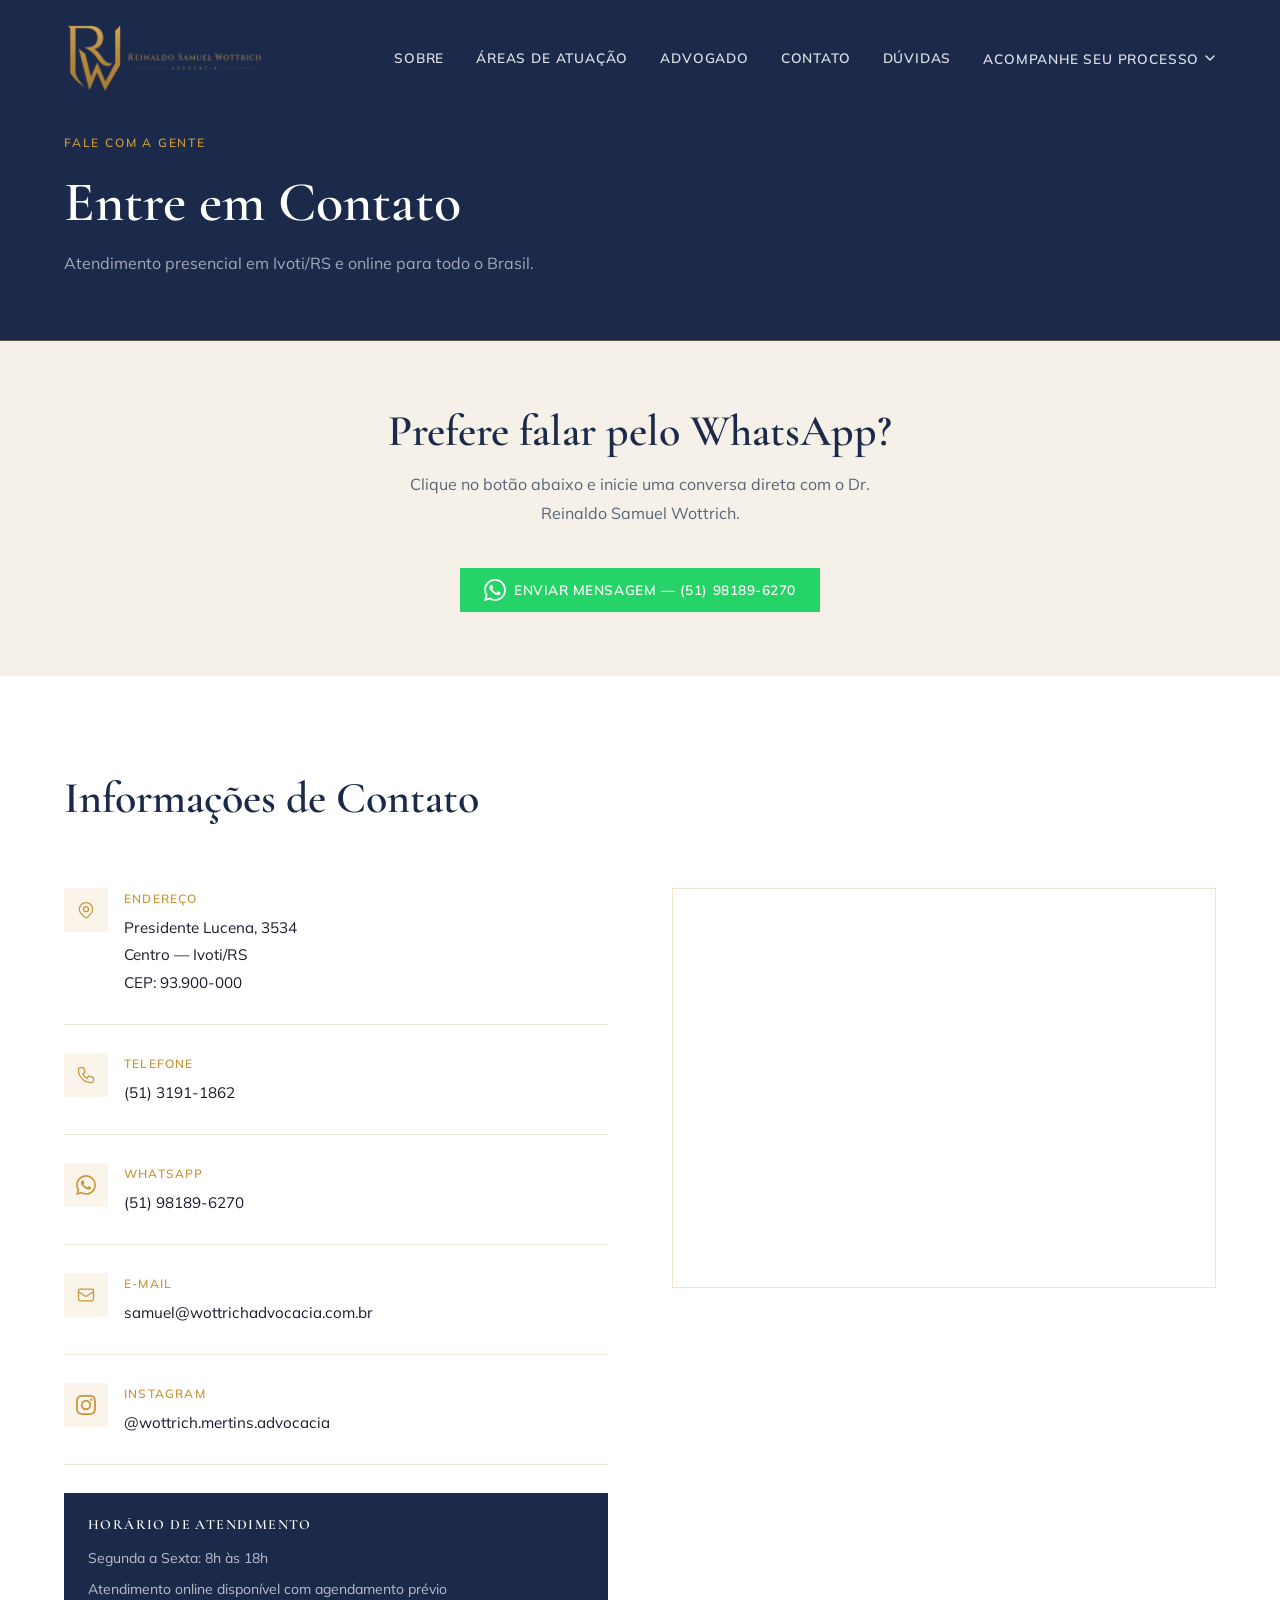
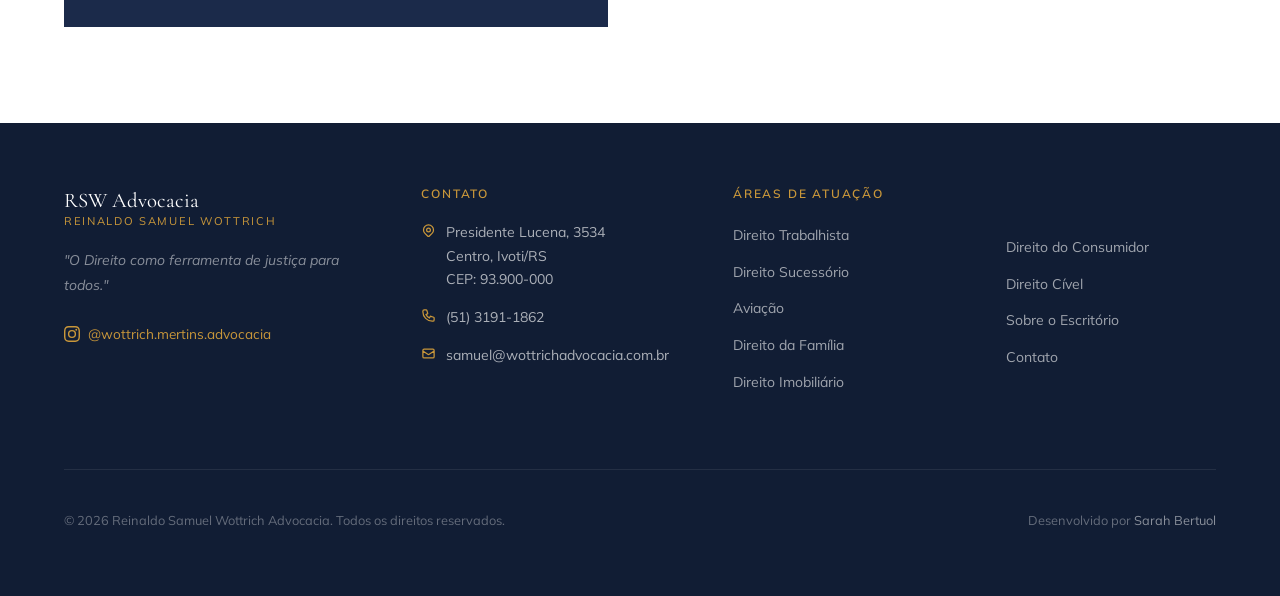
==== contato.html @ 5e9b368d "feat: remover Previdenciário, reorganizar grid 3+4, botão WhatsApp menor, footer 2026 - Remove card " ====
<!DOCTYPE html>
<html lang="pt-BR">
<head>
  <meta charset="UTF-8" />
  <meta name="viewport" content="width=device-width, initial-scale=1.0" />
  <title>Contato | Reinaldo Samuel Wottrich Advocacia</title>
  <meta name="description" content="Entre em contato com o escritório Wottrich Advocacia em Ivoti/RS. Atendimento presencial e online. Telefone, WhatsApp e e-mail disponíveis." />
  <meta name="robots" content="index, follow" />
  <link rel="canonical" href="https://wottrichadvocacia.com.br/contato" />

  <!-- Open Graph -->
  <meta property="og:type" content="website" />
  <meta property="og:url" content="https://wottrichadvocacia.com.br/contato" />
  <meta property="og:title" content="Contato | Reinaldo Samuel Wottrich Advocacia" />
  <meta property="og:description" content="Entre em contato com o escritório Wottrich Advocacia. Atendimento presencial em Ivoti/RS e online para todo o Brasil." />
  <meta property="og:image" content="https://wottrichadvocacia.com.br/og-image.jpg" />
  <meta property="og:locale" content="pt_BR" />

  <!-- Favicon -->
  <link rel="icon" type="image/svg+xml" href="/favicon.svg" />

  <!-- Fonts -->
  <link rel="preconnect" href="https://fonts.googleapis.com" />
  <link rel="preconnect" href="https://fonts.gstatic.com" crossorigin />
  <link href="https://fonts.googleapis.com/css2?family=Cormorant+Garamond:wght@400;600&family=Mulish:wght@300;400;600&display=swap" rel="stylesheet" />

  <!-- CSS -->
  <link rel="stylesheet" href="/css/style.css" />

  <!-- Schema.org -->
  <script type="application/ld+json">
  {
    "@context": "https://schema.org",
    "@type": ["LegalService", "LocalBusiness"],
    "name": "Reinaldo Samuel Wottrich Advocacia",
    "url": "https://wottrichadvocacia.com.br",
    "telephone": "+55-51-3191-1862",
    "email": "samuel@wottrichadvocacia.com.br",
    "address": {
      "@type": "PostalAddress",
      "streetAddress": "Presidente Lucena, 3534",
      "addressLocality": "Ivoti",
      "addressRegion": "RS",
      "postalCode": "93900-000",
      "addressCountry": "BR"
    },
    "openingHoursSpecification": {
      "@type": "OpeningHoursSpecification",
      "dayOfWeek": ["Monday","Tuesday","Wednesday","Thursday","Friday"],
      "opens": "08:00",
      "closes": "18:00"
    },
    "sameAs": ["https://www.instagram.com/wottrich.mertins.advocacia"]
  }
  </script>
</head>
<body>

  <!-- ===== NAVBAR ===== -->
  <header>
    <nav class="navbar scrolled" role="navigation" aria-label="Menu principal">
      <div class="container">
        <div class="navbar__inner">

          <a href="/" class="navbar__logo" aria-label="Reinaldo Samuel Wottrich Advocacia — página inicial">
            <img src="/logo_wottrich_advocacia_-_horizontal.png"
              alt="Reinaldo Samuel Wottrich Advocacia"
              style="height:76px;width:auto;display:block" />
          </a>

          <ul class="navbar__menu" id="main-menu" role="list">
            <li><a class="navbar__link" href="/sobre">Sobre</a></li>
            <li><a class="navbar__link" href="/#areasdeatuacao">Áreas de Atuação</a></li>
            <li><a class="navbar__link" href="/#advogado">Advogado</a></li>
            <li><a class="navbar__link" href="/contato">Contato</a></li>
            <li><a class="navbar__link" href="/sobre#faq">Dúvidas</a></li>
            <li class="navbar__dropdown">
              <button class="navbar__dropdown-toggle" aria-haspopup="true" aria-expanded="false" aria-controls="processo-menu">
                Acompanhe seu Processo
                <svg width="12" height="12" viewBox="0 0 12 12" aria-hidden="true">
                  <path d="M2 4l4 4 4-4" stroke="currentColor" stroke-width="1.5" fill="none" stroke-linecap="round"/>
                </svg>
              </button>
              <ul class="navbar__dropdown-menu" id="processo-menu" role="list">
                <li><a class="navbar__dropdown-item" href="https://www.trt4.jus.br/portais/trt4/consulta-rapida" target="_blank" rel="noopener noreferrer">Justiça do Trabalho</a></li>
                <li><a class="navbar__dropdown-item" href="https://www.tjrs.jus.br/novo/busca/?return=proc&client=wp_index" target="_blank" rel="noopener noreferrer">Tribunal de Justiça</a></li>
                <li><a class="navbar__dropdown-item" href="https://www.trf4.jus.br/trf4/controlador.php?acao=principal" target="_blank" rel="noopener noreferrer">Justiça Federal</a></li>
              </ul>
            </li>
          </ul>

          <button class="navbar__hamburger" id="hamburger" aria-label="Abrir menu" aria-expanded="false" aria-controls="main-menu">
            <span></span><span></span><span></span>
          </button>

        </div>
      </div>
    </nav>
  </header>

  <main>

    <!-- ===== PAGE HERO ===== -->
    <section class="page-hero" aria-labelledby="page-title">
      <div class="container">
        <span class="section-badge">Fale com a gente</span>
        <h1 id="page-title">Entre em Contato</h1>
        <p style="margin-top:0.75rem;max-width:480px">
          Atendimento presencial em Ivoti/RS e online para todo o Brasil.
        </p>
      </div>
    </section>

    <!-- ===== WHATSAPP CTA ===== -->
    <section class="whatsapp-cta" aria-label="Contato via WhatsApp">
      <div class="container">
        <h2>Prefere falar pelo WhatsApp?</h2>
        <p>Clique no botão abaixo e inicie uma conversa direta com o Dr. Reinaldo Samuel Wottrich.</p>
        <a
          class="btn btn--whatsapp"
          href="https://api.whatsapp.com/send?phone=555181896270&text=Ol%C3%A1%20Samuel.%20Venho%20atrav%C3%A9s%20do%20site%20e%20gostaria%20de%20ter%20mais%20informa%C3%A7%C3%B5es%20sobre%20o%20atendimento%20do%20seu%20escrit%C3%B3rio."
          target="_blank"
          rel="noopener noreferrer"
          aria-label="Enviar mensagem pelo WhatsApp"
        >
          <svg width="22" height="22" viewBox="0 0 24 24" fill="currentColor" aria-hidden="true">
            <path d="M17.472 14.382c-.297-.149-1.758-.867-2.03-.967-.273-.099-.471-.148-.67.15-.197.297-.767.966-.94 1.164-.173.199-.347.223-.644.075-.297-.15-1.255-.463-2.39-1.475-.883-.788-1.48-1.761-1.653-2.059-.173-.297-.018-.458.13-.606.134-.133.298-.347.446-.52.149-.174.198-.298.298-.497.099-.198.05-.371-.025-.52-.075-.149-.669-1.612-.916-2.207-.242-.579-.487-.5-.669-.51-.173-.008-.371-.01-.57-.01-.198 0-.52.074-.792.372-.272.297-1.04 1.016-1.04 2.479 0 1.462 1.065 2.875 1.213 3.074.149.198 2.096 3.2 5.077 4.487.709.306 1.262.489 1.694.625.712.227 1.36.195 1.871.118.571-.085 1.758-.719 2.006-1.413.248-.694.248-1.289.173-1.413-.074-.124-.272-.198-.57-.347m-5.421 7.403h-.004a9.87 9.87 0 01-5.031-1.378l-.361-.214-3.741.982.998-3.648-.235-.374a9.86 9.86 0 01-1.51-5.26c.001-5.45 4.436-9.884 9.888-9.884 2.64 0 5.122 1.03 6.988 2.898a9.825 9.825 0 012.893 6.994c-.003 5.45-4.437 9.884-9.885 9.884m8.413-18.297A11.815 11.815 0 0012.05 0C5.495 0 .16 5.335.157 11.892c0 2.096.547 4.142 1.588 5.945L.057 24l6.305-1.654a11.882 11.882 0 005.683 1.448h.005c6.554 0 11.89-5.335 11.893-11.893a11.821 11.821 0 00-3.48-8.413z"/>
          </svg>
          Enviar mensagem — (51) 98189-6270
        </a>
      </div>
    </section>

    <!-- ===== CONTATO INFO + MAPA ===== -->
    <section class="section" aria-labelledby="contato-info-title">
      <div class="container">
        <h2 id="contato-info-title" class="section-title fade-in" style="margin-bottom:var(--space-xl)">
          Informações de Contato
        </h2>

        <div class="contato-grid fade-in">

          <!-- Info -->
          <div class="contato-info">

            <div class="contato-info__item">
              <div class="contato-info__icon" aria-hidden="true">
                <svg viewBox="0 0 24 24" fill="none" stroke="currentColor" stroke-width="1.5">
                  <path d="M17.657 16.657L13.414 20.9a1.998 1.998 0 01-2.827 0l-4.244-4.243a8 8 0 1111.314 0z"/>
                  <path d="M15 11a3 3 0 11-6 0 3 3 0 016 0z"/>
                </svg>
              </div>
              <div>
                <p class="contato-info__label">Endereço</p>
                <p class="contato-info__value">
                  Presidente Lucena, 3534<br>
                  Centro — Ivoti/RS<br>
                  CEP: 93.900-000
                </p>
              </div>
            </div>

            <div class="contato-info__item">
              <div class="contato-info__icon" aria-hidden="true">
                <svg viewBox="0 0 24 24" fill="none" stroke="currentColor" stroke-width="1.5">
                  <path d="M3 5a2 2 0 012-2h3.28a1 1 0 01.948.684l1.498 4.493a1 1 0 01-.502 1.21l-2.257 1.13a11.042 11.042 0 005.516 5.516l1.13-2.257a1 1 0 011.21-.502l4.493 1.498a1 1 0 01.684.949V19a2 2 0 01-2 2h-1C9.716 21 3 14.284 3 6V5z"/>
                </svg>
              </div>
              <div>
                <p class="contato-info__label">Telefone</p>
                <p class="contato-info__value">
                  <a href="tel:+555131911862">(51) 3191-1862</a>
                </p>
              </div>
            </div>

            <div class="contato-info__item">
              <div class="contato-info__icon" aria-hidden="true">
                <svg viewBox="0 0 24 24" fill="currentColor">
                  <path d="M17.472 14.382c-.297-.149-1.758-.867-2.03-.967-.273-.099-.471-.148-.67.15-.197.297-.767.966-.94 1.164-.173.199-.347.223-.644.075-.297-.15-1.255-.463-2.39-1.475-.883-.788-1.48-1.761-1.653-2.059-.173-.297-.018-.458.13-.606.134-.133.298-.347.446-.52.149-.174.198-.298.298-.497.099-.198.05-.371-.025-.52-.075-.149-.669-1.612-.916-2.207-.242-.579-.487-.5-.669-.51-.173-.008-.371-.01-.57-.01-.198 0-.52.074-.792.372-.272.297-1.04 1.016-1.04 2.479 0 1.462 1.065 2.875 1.213 3.074.149.198 2.096 3.2 5.077 4.487.709.306 1.262.489 1.694.625.712.227 1.36.195 1.871.118.571-.085 1.758-.719 2.006-1.413.248-.694.248-1.289.173-1.413-.074-.124-.272-.198-.57-.347m-5.421 7.403h-.004a9.87 9.87 0 01-5.031-1.378l-.361-.214-3.741.982.998-3.648-.235-.374a9.86 9.86 0 01-1.51-5.26c.001-5.45 4.436-9.884 9.888-9.884 2.64 0 5.122 1.03 6.988 2.898a9.825 9.825 0 012.893 6.994c-.003 5.45-4.437 9.884-9.885 9.884m8.413-18.297A11.815 11.815 0 0012.05 0C5.495 0 .16 5.335.157 11.892c0 2.096.547 4.142 1.588 5.945L.057 24l6.305-1.654a11.882 11.882 0 005.683 1.448h.005c6.554 0 11.89-5.335 11.893-11.893a11.821 11.821 0 00-3.48-8.413z"/>
                </svg>
              </div>
              <div>
                <p class="contato-info__label">WhatsApp</p>
                <p class="contato-info__value">
                  <a href="https://api.whatsapp.com/send?phone=555181896270&text=Ol%C3%A1%20Samuel.%20Venho%20atrav%C3%A9s%20do%20site%20e%20gostaria%20de%20ter%20mais%20informa%C3%A7%C3%B5es%20sobre%20o%20atendimento%20do%20seu%20escrit%C3%B3rio."
                     target="_blank" rel="noopener noreferrer">
                    (51) 98189-6270
                  </a>
                </p>
              </div>
            </div>

            <div class="contato-info__item">
              <div class="contato-info__icon" aria-hidden="true">
                <svg viewBox="0 0 24 24" fill="none" stroke="currentColor" stroke-width="1.5">
                  <path d="M3 8l7.89 5.26a2 2 0 002.22 0L21 8M5 19h14a2 2 0 002-2V7a2 2 0 00-2-2H5a2 2 0 00-2 2v10a2 2 0 002 2z"/>
                </svg>
              </div>
              <div>
                <p class="contato-info__label">E-mail</p>
                <p class="contato-info__value">
                  <a href="mailto:samuel@wottrichadvocacia.com.br">samuel@wottrichadvocacia.com.br</a>
                </p>
              </div>
            </div>

            <div class="contato-info__item">
              <div class="contato-info__icon" aria-hidden="true">
                <svg viewBox="0 0 24 24" fill="currentColor">
                  <path d="M12 2.163c3.204 0 3.584.012 4.85.07 3.252.148 4.771 1.691 4.919 4.919.058 1.265.069 1.645.069 4.849 0 3.205-.012 3.584-.069 4.849-.149 3.225-1.664 4.771-4.919 4.919-1.266.058-1.644.07-4.85.07-3.204 0-3.584-.012-4.849-.07-3.26-.149-4.771-1.699-4.919-4.92-.058-1.265-.07-1.644-.07-4.849 0-3.204.013-3.583.07-4.849.149-3.227 1.664-4.771 4.919-4.919 1.266-.057 1.645-.069 4.849-.069zM12 0C8.741 0 8.333.014 7.053.072 2.695.272.273 2.69.073 7.052.014 8.333 0 8.741 0 12c0 3.259.014 3.668.072 4.948.2 4.358 2.618 6.78 6.98 6.98C8.333 23.986 8.741 24 12 24c3.259 0 3.668-.014 4.948-.072 4.354-.2 6.782-2.618 6.979-6.98.059-1.28.073-1.689.073-4.948 0-3.259-.014-3.667-.072-4.947-.196-4.354-2.617-6.78-6.979-6.98C15.668.014 15.259 0 12 0zm0 5.838a6.162 6.162 0 100 12.324 6.162 6.162 0 000-12.324zM12 16a4 4 0 110-8 4 4 0 010 8zm6.406-11.845a1.44 1.44 0 100 2.881 1.44 1.44 0 000-2.881z"/>
                </svg>
              </div>
              <div>
                <p class="contato-info__label">Instagram</p>
                <p class="contato-info__value">
                  <a href="https://www.instagram.com/wottrich.mertins.advocacia"
                     target="_blank" rel="noopener noreferrer">
                    @wottrich.mertins.advocacia
                  </a>
                </p>
              </div>
            </div>

            <div class="horarios">
              <h4>Horário de Atendimento</h4>
              <p>Segunda a Sexta: 8h às 18h</p>
              <p style="margin-top:0.4rem">Atendimento online disponível com agendamento prévio</p>
            </div>

          </div>

          <!-- Mapa -->
          <div class="contato-map fade-in">
            <iframe
              src="https://maps.google.com/maps?q=Presidente+Lucena+3534+Ivoti+RS&output=embed"
              title="Localização do escritório Wottrich Advocacia em Ivoti/RS"
              loading="lazy"
              allowfullscreen
              referrerpolicy="no-referrer-when-downgrade"
            ></iframe>
          </div>

        </div>
      </div>
    </section>

  </main>

  <!-- ===== FOOTER ===== -->
  <footer class="footer" role="contentinfo">
    <div class="container">
      <div class="footer__grid">

        <div class="footer__brand">
          <div class="footer__logo-text">
            <span>RSW Advocacia</span>
            <span>Reinaldo Samuel Wottrich</span>
          </div>
          <p class="footer__tagline">"O Direito como ferramenta de justiça para todos."</p>
          <div class="footer__social">
            <a href="https://www.instagram.com/wottrich.mertins.advocacia" target="_blank" rel="noopener noreferrer" aria-label="Instagram do escritório">
              <svg width="16" height="16" viewBox="0 0 24 24" fill="currentColor" aria-hidden="true">
                <path d="M12 2.163c3.204 0 3.584.012 4.85.07 3.252.148 4.771 1.691 4.919 4.919.058 1.265.069 1.645.069 4.849 0 3.205-.012 3.584-.069 4.849-.149 3.225-1.664 4.771-4.919 4.919-1.266.058-1.644.07-4.85.07-3.204 0-3.584-.012-4.849-.07-3.26-.149-4.771-1.699-4.919-4.92-.058-1.265-.07-1.644-.07-4.849 0-3.204.013-3.583.07-4.849.149-3.227 1.664-4.771 4.919-4.919 1.266-.057 1.645-.069 4.849-.069zM12 0C8.741 0 8.333.014 7.053.072 2.695.272.273 2.69.073 7.052.014 8.333 0 8.741 0 12c0 3.259.014 3.668.072 4.948.2 4.358 2.618 6.78 6.98 6.98C8.333 23.986 8.741 24 12 24c3.259 0 3.668-.014 4.948-.072 4.354-.2 6.782-2.618 6.979-6.98.059-1.28.073-1.689.073-4.948 0-3.259-.014-3.667-.072-4.947-.196-4.354-2.617-6.78-6.979-6.98C15.668.014 15.259 0 12 0zm0 5.838a6.162 6.162 0 100 12.324 6.162 6.162 0 000-12.324zM12 16a4 4 0 110-8 4 4 0 010 8zm6.406-11.845a1.44 1.44 0 100 2.881 1.44 1.44 0 000-2.881z"/>
              </svg>
              @wottrich.mertins.advocacia
            </a>
          </div>
        </div>

        <div>
          <h4 class="footer__heading">Contato</h4>
          <ul class="footer__contacts">
            <li>
              <svg viewBox="0 0 24 24" fill="none" stroke="currentColor" stroke-width="2" aria-hidden="true"><path d="M17.657 16.657L13.414 20.9a1.998 1.998 0 01-2.827 0l-4.244-4.243a8 8 0 1111.314 0z"/><path d="M15 11a3 3 0 11-6 0 3 3 0 016 0z"/></svg>
              <span>Presidente Lucena, 3534<br>Centro, Ivoti/RS<br>CEP: 93.900-000</span>
            </li>
            <li>
              <svg viewBox="0 0 24 24" fill="none" stroke="currentColor" stroke-width="2" aria-hidden="true"><path d="M3 5a2 2 0 012-2h3.28a1 1 0 01.948.684l1.498 4.493a1 1 0 01-.502 1.21l-2.257 1.13a11.042 11.042 0 005.516 5.516l1.13-2.257a1 1 0 011.21-.502l4.493 1.498a1 1 0 01.684.949V19a2 2 0 01-2 2h-1C9.716 21 3 14.284 3 6V5z"/></svg>
              <a href="tel:+555131911862">(51) 3191-1862</a>
            </li>
            <li>
              <svg viewBox="0 0 24 24" fill="none" stroke="currentColor" stroke-width="2" aria-hidden="true"><path d="M3 8l7.89 5.26a2 2 0 002.22 0L21 8M5 19h14a2 2 0 002-2V7a2 2 0 00-2-2H5a2 2 0 00-2 2v10a2 2 0 002 2z"/></svg>
              <a href="mailto:samuel@wottrichadvocacia.com.br">samuel@wottrichadvocacia.com.br</a>
            </li>
          </ul>
        </div>

        <div>
          <h4 class="footer__heading">Áreas de Atuação</h4>
          <ul class="footer__links">
            <li><a href="/#areasdeatuacao">Direito Trabalhista</a></li>
            <li><a href="/#areasdeatuacao">Direito Sucessório</a></li>
            <li><a href="/#areasdeatuacao">Aviação</a></li>
            <li><a href="/#areasdeatuacao">Direito da Família</a></li>
            <li><a href="/#areasdeatuacao">Direito Imobiliário</a></li>
          </ul>
        </div>

        <div>
          <h4 class="footer__heading">&nbsp;</h4>
          <ul class="footer__links" style="margin-top:2rem">
            <li><a href="/#areasdeatuacao">Direito do Consumidor</a></li>
            <li><a href="/#areasdeatuacao">Direito Cível</a></li>
            <li><a href="/sobre">Sobre o Escritório</a></li>
            <li><a href="/contato">Contato</a></li>
          </ul>
        </div>

      </div>

      <div class="footer__bottom">
        <span>© 2026 Reinaldo Samuel Wottrich Advocacia. Todos os direitos reservados.</span>
        <span>Desenvolvido por <a href="https://api.whatsapp.com/send?phone=5554981490779" target="_blank" rel="noopener noreferrer">Sarah Bertuol</a></span>
      </div>
    </div>
  </footer>

  <script src="/js/main.js"></script>
</body>
</html>
---- css/style.css ----
/* ===== CSS CUSTOM PROPERTIES ===== */
:root {
  --navy: #1B2A4A;
  --navy-dark: #111d34;
  --gold: #C9973A;
  --gold-light: #E8B85A;
  --cream: #F5F0E8;
  --white: #FFFFFF;
  --text-dark: #1a1a2e;
  --text-muted: #5a6478;
  --border-light: rgba(201, 151, 58, 0.25);

  --font-heading: 'Cormorant Garamond', Georgia, serif;
  --font-body: 'Mulish', system-ui, sans-serif;

  --space-xs: 0.5rem;
  --space-sm: 1rem;
  --space-md: 1.5rem;
  --space-lg: 2.5rem;
  --space-xl: 4rem;
  --space-2xl: 6rem;

  --max-w: 1200px;
  --transition: 0.3s ease;
}

/* ===== RESET & BASE ===== */
*, *::before, *::after { box-sizing: border-box; margin: 0; padding: 0; }

html { scroll-behavior: smooth; font-size: 16px; }

body {
  font-family: var(--font-body);
  font-weight: 400;
  color: var(--text-dark);
  background-color: var(--white);
  line-height: 1.7;
  -webkit-font-smoothing: antialiased;
}

img { max-width: 100%; height: auto; display: block; }

a { color: inherit; text-decoration: none; transition: color var(--transition); }

ul { list-style: none; }

/* ===== TYPOGRAPHY ===== */
h1, h2, h3, h4 {
  font-family: var(--font-heading);
  font-weight: 600;
  line-height: 1.2;
  color: var(--navy);
}

h1 { font-size: clamp(2rem, 5vw, 3.5rem); }
h2 { font-size: clamp(1.75rem, 4vw, 2.75rem); }
h3 { font-size: clamp(1.25rem, 2.5vw, 1.75rem); }
h4 { font-size: 1.125rem; }

p { font-size: 1rem; color: var(--text-muted); line-height: 1.8; }

/* ===== UTILITY ===== */
.container {
  width: 100%;
  max-width: var(--max-w);
  margin-inline: auto;
  padding-inline: var(--space-md);
}

.section { padding-block: var(--space-2xl); }

.section-badge {
  display: inline-block;
  font-family: var(--font-body);
  font-weight: 600;
  font-size: 0.75rem;
  letter-spacing: 0.15em;
  text-transform: uppercase;
  color: var(--gold);
  margin-bottom: var(--space-sm);
}

.section-title {
  color: var(--navy);
  margin-bottom: var(--space-sm);
}

.section-text {
  max-width: 600px;
  color: var(--text-muted);
  margin-bottom: var(--space-lg);
}

/* Gold divider */
.divider {
  width: 60px;
  height: 2px;
  background: var(--gold);
  margin-bottom: var(--space-md);
}

.divider--center { margin-inline: auto; }

/* ===== BUTTONS ===== */
.btn {
  display: inline-flex;
  align-items: center;
  gap: var(--space-xs);
  padding: 0.875rem 2rem;
  font-family: var(--font-body);
  font-weight: 600;
  font-size: 0.875rem;
  letter-spacing: 0.05em;
  text-transform: uppercase;
  cursor: pointer;
  border: none;
  transition: all var(--transition);
  text-decoration: none;
}

.btn--primary {
  background-color: var(--gold);
  color: var(--white);
}
.btn--primary:hover { background-color: var(--gold-light); color: var(--white); }

.btn--outline {
  background-color: transparent;
  color: var(--white);
  border: 1px solid rgba(255,255,255,0.6);
}
.btn--outline:hover { border-color: var(--gold); color: var(--gold); }

.btn--navy {
  background-color: var(--navy);
  color: var(--white);
}
.btn--navy:hover { background-color: var(--navy-dark); }

.btn--whatsapp {
  background-color: #25D366;
  color: var(--white);
  font-size: 0.85rem;
  padding: 0.65rem 1.5rem;
  letter-spacing: 0.04em;
}
.btn--whatsapp:hover { background-color: #1ebe5d; color: var(--white); }

/* ===== NAVBAR ===== */
.navbar {
  position: fixed;
  top: 0;
  left: 0;
  right: 0;
  z-index: 1000;
  transition: background-color var(--transition), box-shadow var(--transition);
  padding-block: 1.25rem;
}

.navbar.scrolled {
  background-color: var(--navy);
  box-shadow: 0 2px 20px rgba(0,0,0,0.2);
}

.navbar__inner {
  display: flex;
  align-items: center;
  justify-content: space-between;
  gap: var(--space-md);
}

.navbar__logo {
  display: flex;
  align-items: center;
}

.navbar__logo img {
  height: 76px;
  width: auto;
  display: block;
}

.navbar__menu {
  display: flex;
  align-items: center;
  gap: 2rem;
}

.navbar__link {
  font-size: 0.85rem;
  font-weight: 600;
  letter-spacing: 0.06em;
  text-transform: uppercase;
  color: rgba(255,255,255,0.85);
  position: relative;
  padding-bottom: 2px;
}

.navbar__link::after {
  content: '';
  position: absolute;
  bottom: -2px;
  left: 0;
  width: 0;
  height: 1px;
  background: var(--gold);
  transition: width var(--transition);
}

.navbar__link:hover { color: var(--gold); }
.navbar__link:hover::after { width: 100%; }

/* Dropdown */
.navbar__dropdown {
  position: relative;
}

.navbar__dropdown-toggle {
  display: flex;
  align-items: center;
  gap: 0.3rem;
  font-size: 0.85rem;
  font-weight: 600;
  letter-spacing: 0.06em;
  text-transform: uppercase;
  color: rgba(255,255,255,0.85);
  cursor: pointer;
  background: none;
  border: none;
  padding: 0;
  font-family: var(--font-body);
}

.navbar__dropdown-toggle:hover { color: var(--gold); }

.navbar__dropdown-toggle svg {
  transition: transform var(--transition);
  fill: currentColor;
}

.navbar__dropdown.open .navbar__dropdown-toggle { color: var(--gold); }
.navbar__dropdown.open .navbar__dropdown-toggle svg { transform: rotate(180deg); }

.navbar__dropdown-menu {
  position: absolute;
  top: calc(100% + 1rem);
  right: 0;
  min-width: 260px;
  background-color: var(--white);
  border-top: 2px solid var(--gold);
  box-shadow: 0 8px 30px rgba(0,0,0,0.12);
  opacity: 0;
  pointer-events: none;
  transform: translateY(-8px);
  transition: opacity var(--transition), transform var(--transition);
}

.navbar__dropdown.open .navbar__dropdown-menu {
  opacity: 1;
  pointer-events: all;
  transform: translateY(0);
}

.navbar__dropdown-item {
  display: block;
  padding: 0.875rem 1.25rem;
  font-size: 0.85rem;
  font-weight: 600;
  color: var(--navy);
  border-bottom: 1px solid var(--cream);
  transition: background-color var(--transition), color var(--transition);
}

.navbar__dropdown-item:last-child { border-bottom: none; }
.navbar__dropdown-item:hover { background-color: var(--cream); color: var(--gold); }

/* Hamburger */
.navbar__hamburger {
  display: none;
  flex-direction: column;
  justify-content: center;
  gap: 5px;
  width: 36px;
  height: 36px;
  background: none;
  border: none;
  cursor: pointer;
  padding: 4px;
}

.navbar__hamburger span {
  display: block;
  width: 100%;
  height: 2px;
  background-color: var(--white);
  transition: all var(--transition);
}

.navbar__hamburger.open span:nth-child(1) { transform: translateY(7px) rotate(45deg); }
.navbar__hamburger.open span:nth-child(2) { opacity: 0; }
.navbar__hamburger.open span:nth-child(3) { transform: translateY(-7px) rotate(-45deg); }

/* ===== HERO ===== */
.hero {
  position: relative;
  min-height: 100vh;
  display: flex;
  align-items: center;
  background-color: var(--navy-dark);
  overflow: hidden;
}

.hero__bg {
  position: absolute;
  inset: 0;
  background:
    linear-gradient(
      135deg,
      rgba(27, 42, 74, 0.96) 0%,
      rgba(17, 29, 52, 0.88) 60%,
      rgba(27, 42, 74, 0.75) 100%
    ),
    url("data:image/svg+xml,%3Csvg xmlns='http://www.w3.org/2000/svg' width='400' height='400'%3E%3Crect fill='%231B2A4A' width='400' height='400'/%3E%3Cline x1='0' y1='200' x2='400' y2='200' stroke='%23C9973A' stroke-width='0.3' stroke-opacity='0.15'/%3E%3Cline x1='200' y1='0' x2='200' y2='400' stroke='%23C9973A' stroke-width='0.3' stroke-opacity='0.15'/%3E%3C/svg%3E");
  background-size: cover;
}

.hero__content {
  position: relative;
  z-index: 1;
  max-width: 750px;
}

.hero__eyebrow {
  display: flex;
  align-items: center;
  gap: 1rem;
  margin-bottom: 1.5rem;
}

.hero__eyebrow-line {
  width: 40px;
  height: 1px;
  background: var(--gold);
}

.hero__eyebrow-text {
  font-size: 0.75rem;
  font-weight: 600;
  letter-spacing: 0.2em;
  text-transform: uppercase;
  color: var(--gold);
}

.hero__title {
  color: var(--white);
  margin-bottom: var(--space-md);
}

.hero__subtitle {
  font-family: var(--font-heading);
  font-size: clamp(1.1rem, 2.5vw, 1.35rem);
  font-weight: 400;
  color: var(--gold-light);
  margin-bottom: var(--space-md);
  font-style: italic;
}

.hero__text {
  color: rgba(255,255,255,0.75);
  font-size: 1.05rem;
  max-width: 580px;
  margin-bottom: var(--space-lg);
  line-height: 1.9;
}

.hero__actions {
  display: flex;
  flex-wrap: wrap;
  gap: var(--space-sm);
}

/* ===== SECTION: QUEM SOMOS PREVIEW ===== */
.preview-grid {
  display: grid;
  grid-template-columns: 1fr 1fr;
  gap: 0;
}

.preview-card {
  padding: var(--space-2xl) var(--space-xl);
  display: flex;
  flex-direction: column;
}

.preview-card:first-child {
  background-color: var(--white);
  border-right: 1px solid var(--border-light);
}

.preview-card:last-child {
  background-color: var(--cream);
}

/* ===== ÁREAS DE ATUAÇÃO ===== */
.areas { background-color: var(--cream); }

.areas__header {
  text-align: center;
  margin-bottom: var(--space-xl);
}

.areas__grid {
  display: grid;
  grid-template-columns: repeat(12, 1fr);
  gap: 1.5rem;
}

.areas__grid .area-card:nth-child(-n+3) { grid-column: span 4; }
.areas__grid .area-card:nth-child(n+4)  { grid-column: span 3; }

.area-card {
  background-color: var(--white);
  border: 1px solid var(--border-light);
  border-top: 3px solid var(--gold);
  padding: 2rem;
  transition: box-shadow var(--transition), transform var(--transition);
}

.area-card:hover {
  box-shadow: 0 8px 32px rgba(27,42,74,0.1);
  transform: translateY(-3px);
}

.area-card__icon {
  width: 48px;
  height: 48px;
  color: var(--gold);
  margin-bottom: 1rem;
}

.area-card__icon svg { width: 100%; height: 100%; }

.area-card__title {
  font-size: 1.15rem;
  color: var(--navy);
  margin-bottom: 0.75rem;
}

.area-card__list {
  padding-left: 0;
}

.area-card__list li {
  font-size: 0.9rem;
  color: var(--text-muted);
  padding: 0.3rem 0;
  border-bottom: 1px solid rgba(0,0,0,0.05);
  display: flex;
  align-items: flex-start;
  gap: 0.5rem;
}

.area-card__list li::before {
  content: '';
  display: inline-block;
  width: 5px;
  height: 5px;
  border-radius: 50%;
  background: var(--gold);
  margin-top: 0.55rem;
  flex-shrink: 0;
}

.area-card__list li:last-child { border-bottom: none; }

.area-card__toggle {
  display: inline-flex;
  align-items: center;
  gap: 0.4rem;
  margin-top: 1rem;
  font-size: 0.8rem;
  font-weight: 600;
  letter-spacing: 0.05em;
  text-transform: uppercase;
  color: var(--gold);
  cursor: pointer;
  background: none;
  border: none;
  padding: 0;
  font-family: var(--font-body);
}

.area-card__toggle svg {
  transition: transform var(--transition);
  width: 14px;
  height: 14px;
  fill: currentColor;
}

.area-card__toggle.open svg { transform: rotate(180deg); }

.area-card__extra { display: none; }
.area-card__extra.open { display: block; }

/* ===== ADVOGADO ===== */
.advogado { background-color: var(--white); }

.advogado__card {
  display: grid;
  grid-template-columns: 340px 1fr;
  gap: 0;
  border: 1px solid var(--border-light);
  overflow: hidden;
  max-width: 900px;
  margin: 0 auto;
}

.advogado__photo {
  background-color: var(--navy);
  min-height: 420px;
  display: flex;
  align-items: stretch;
  justify-content: center;
  position: relative;
  overflow: hidden;
}

.advogado__photo-placeholder {
  width: 100%;
  height: 100%;
  min-height: 420px;
  background: linear-gradient(160deg, var(--navy) 0%, var(--navy-dark) 100%);
  display: flex;
  flex-direction: column;
  align-items: center;
  justify-content: center;
  gap: 1rem;
}

.advogado__photo-placeholder svg {
  width: 80px;
  height: 80px;
  color: rgba(201,151,58,0.4);
}

.advogado__photo-placeholder span {
  font-size: 0.75rem;
  letter-spacing: 0.1em;
  text-transform: uppercase;
  color: rgba(255,255,255,0.3);
}

.advogado__info {
  padding: 3rem;
}

.advogado__oab {
  display: inline-block;
  font-size: 0.75rem;
  font-weight: 600;
  letter-spacing: 0.12em;
  text-transform: uppercase;
  color: var(--gold);
  border: 1px solid var(--gold);
  padding: 0.3rem 0.75rem;
  margin-bottom: 1.25rem;
}

.advogado__name {
  margin-bottom: 0.5rem;
}

.advogado__bio {
  margin-bottom: 2rem;
}

.advogado__bio p {
  margin-bottom: 1rem;
  font-size: 0.95rem;
}

/* ===== CTA SECTION ===== */
.cta-section {
  background-color: var(--navy);
  padding-block: var(--space-xl);
  text-align: center;
}

.cta-section h2 { color: var(--white); }
.cta-section p { color: rgba(255,255,255,0.7); max-width: 500px; margin-inline: auto; margin-bottom: var(--space-lg); }

/* ===== FOOTER ===== */
.footer {
  background-color: var(--navy-dark);
  color: rgba(255,255,255,0.75);
  padding-block: var(--space-xl);
}

.footer__grid {
  display: grid;
  grid-template-columns: 1.4fr 1fr 1fr 1fr;
  gap: var(--space-xl);
  padding-bottom: var(--space-xl);
  border-bottom: 1px solid rgba(255,255,255,0.08);
  margin-bottom: var(--space-lg);
}

.footer__brand { }

.footer__logo-text {
  display: flex;
  flex-direction: column;
  line-height: 1.3;
  margin-bottom: 1.25rem;
}

.footer__logo-text span:first-child {
  font-family: var(--font-heading);
  font-size: 1.3rem;
  color: var(--white);
}

.footer__logo-text span:last-child {
  font-size: 0.7rem;
  letter-spacing: 0.15em;
  text-transform: uppercase;
  color: var(--gold);
}

.footer__tagline {
  font-size: 0.875rem;
  color: rgba(255,255,255,0.5);
  margin-bottom: 1.5rem;
  font-style: italic;
}

.footer__social a {
  display: inline-flex;
  align-items: center;
  gap: 0.5rem;
  font-size: 0.85rem;
  color: var(--gold);
  transition: color var(--transition);
}

.footer__social a:hover { color: var(--gold-light); }

.footer__heading {
  font-family: var(--font-body);
  font-size: 0.75rem;
  font-weight: 600;
  letter-spacing: 0.15em;
  text-transform: uppercase;
  color: var(--gold);
  margin-bottom: 1.25rem;
}

.footer__contacts li {
  display: flex;
  align-items: flex-start;
  gap: 0.6rem;
  margin-bottom: 0.875rem;
  font-size: 0.875rem;
  color: rgba(255,255,255,0.65);
}

.footer__contacts li svg {
  width: 15px;
  height: 15px;
  flex-shrink: 0;
  margin-top: 2px;
  color: var(--gold);
}

.footer__contacts a:hover { color: var(--gold-light); }

.footer__links li {
  margin-bottom: 0.6rem;
}

.footer__links a {
  font-size: 0.875rem;
  color: rgba(255,255,255,0.6);
  transition: color var(--transition);
}

.footer__links a:hover { color: var(--gold); }

.footer__bottom {
  display: flex;
  align-items: center;
  justify-content: space-between;
  flex-wrap: wrap;
  gap: 0.5rem;
  font-size: 0.8rem;
  color: rgba(255,255,255,0.35);
}

.footer__bottom a { color: rgba(255,255,255,0.5); }
.footer__bottom a:hover { color: var(--gold); }

/* ===== INTERNAL HERO ===== */
.page-hero {
  background-color: var(--navy);
  padding-block: 8rem 4rem;
  position: relative;
  overflow: hidden;
}

.page-hero::before {
  content: '';
  position: absolute;
  bottom: 0;
  left: 0;
  right: 0;
  height: 1px;
  background: var(--gold);
  opacity: 0.4;
}

.page-hero h1 { color: var(--white); }
.page-hero p { color: rgba(255,255,255,0.6); }

/* ===== SOBRE PAGE ===== */
.valores { background-color: var(--cream); }

.valores__grid {
  display: grid;
  grid-template-columns: repeat(4, 1fr);
  gap: 1.5rem;
}

.valor-card {
  background-color: var(--white);
  padding: 2rem;
  text-align: center;
  border-bottom: 3px solid var(--gold);
}

.valor-card__icon {
  width: 48px;
  height: 48px;
  margin: 0 auto 1rem;
  color: var(--gold);
}

.valor-card__icon svg { width: 100%; height: 100%; }

.valor-card h3 {
  font-size: 1.1rem;
  margin-bottom: 0.5rem;
}

.valor-card p { font-size: 0.875rem; }

/* ===== FAQ ACCORDION ===== */
.faq { background-color: var(--white); }

.faq__header {
  text-align: center;
  margin-bottom: var(--space-xl);
}

.faq__list {
  max-width: 800px;
  margin: 0 auto;
}

.accordion {
  border: 1px solid var(--border-light);
  margin-bottom: 0.75rem;
}

.accordion__header {
  width: 100%;
  display: flex;
  align-items: center;
  justify-content: space-between;
  padding: 1.25rem 1.5rem;
  background: none;
  border: none;
  cursor: pointer;
  text-align: left;
  font-family: var(--font-body);
  gap: 1rem;
}

.accordion__question {
  font-weight: 600;
  font-size: 1rem;
  color: var(--navy);
}

.accordion__icon {
  flex-shrink: 0;
  width: 20px;
  height: 20px;
  color: var(--gold);
  transition: transform var(--transition);
  fill: none;
  stroke: currentColor;
  stroke-width: 2;
}

.accordion.open .accordion__icon { transform: rotate(180deg); }

.accordion__body {
  max-height: 0;
  overflow: hidden;
  transition: max-height 0.35s ease;
}

.accordion__body p {
  padding: 0 1.5rem 1.25rem;
  font-size: 0.95rem;
}

.accordion.open .accordion__body {
  max-height: 400px;
}

/* ===== CONTATO PAGE ===== */
.contato-grid {
  display: grid;
  grid-template-columns: 1fr 1fr;
  gap: var(--space-xl);
  align-items: start;
}

.contato-info { }

.contato-info__item {
  display: flex;
  gap: 1rem;
  margin-bottom: 1.75rem;
  padding-bottom: 1.75rem;
  border-bottom: 1px solid var(--border-light);
}

.contato-info__item:last-child { border-bottom: none; }

.contato-info__icon {
  width: 44px;
  height: 44px;
  background-color: rgba(201,151,58,0.1);
  display: flex;
  align-items: center;
  justify-content: center;
  flex-shrink: 0;
  color: var(--gold);
}

.contato-info__icon svg { width: 20px; height: 20px; }

.contato-info__label {
  font-size: 0.75rem;
  font-weight: 600;
  letter-spacing: 0.1em;
  text-transform: uppercase;
  color: var(--gold);
  margin-bottom: 0.25rem;
}

.contato-info__value {
  font-size: 0.95rem;
  color: var(--text-dark);
}

.contato-info__value a:hover { color: var(--gold); }

.horarios {
  background-color: var(--navy);
  padding: 1.5rem;
  margin-top: var(--space-md);
}

.horarios h4 {
  color: var(--white);
  margin-bottom: 0.75rem;
  font-size: 0.875rem;
  letter-spacing: 0.1em;
  text-transform: uppercase;
}

.horarios p { color: rgba(255,255,255,0.7); font-size: 0.875rem; }

.contato-map { }

.contato-map iframe {
  width: 100%;
  height: 400px;
  border: none;
  border: 1px solid var(--border-light);
}

.whatsapp-cta {
  background-color: var(--cream);
  padding-block: var(--space-xl);
  text-align: center;
}

.whatsapp-cta h2 { margin-bottom: 0.75rem; }
.whatsapp-cta p { max-width: 480px; margin-inline: auto; margin-bottom: var(--space-lg); }

/* ===== ANIMATIONS ===== */
.fade-in {
  opacity: 0;
  transform: translateY(20px);
  transition: opacity 0.6s ease, transform 0.6s ease;
}

.fade-in.visible {
  opacity: 1;
  transform: translateY(0);
}

/* ===== INNER PAGE SECTION ===== */
.sobre-intro { background-color: var(--white); }

.sobre-intro__grid {
  display: grid;
  grid-template-columns: 1fr 1fr;
  gap: var(--space-xl);
  align-items: center;
}

.sobre-intro__image {
  background-color: var(--navy);
  min-height: 380px;
  display: flex;
  align-items: center;
  justify-content: center;
}

.sobre-intro__image svg {
  width: 100px;
  height: 100px;
  color: rgba(201,151,58,0.3);
}

/* ===== SCROLLBAR ===== */
::-webkit-scrollbar { width: 6px; }
::-webkit-scrollbar-track { background: var(--cream); }
::-webkit-scrollbar-thumb { background: var(--gold); }

/* ===== RESPONSIVE ===== */
@media (max-width: 1024px) {
  .areas__grid { grid-template-columns: repeat(2, 1fr); }
  .areas__grid .area-card { grid-column: span 1; }
  .footer__grid { grid-template-columns: 1fr 1fr; gap: var(--space-lg); }
  .valores__grid { grid-template-columns: repeat(2, 1fr); }
  .advogado__card { grid-template-columns: 280px 1fr; }
  .preview-grid { grid-template-columns: 1fr; }
  .preview-card { padding: var(--space-xl) var(--space-lg); }
  .preview-card:first-child { border-right: none; border-bottom: 1px solid var(--border-light); }
  .sobre-intro__grid { grid-template-columns: 1fr; }
}

@media (max-width: 768px) {
  .navbar__menu {
    position: fixed;
    top: 0;
    left: 0;
    right: 0;
    bottom: 0;
    background-color: var(--navy);
    flex-direction: column;
    justify-content: center;
    align-items: center;
    gap: 2rem;
    opacity: 0;
    pointer-events: none;
    transform: translateY(-100%);
    transition: opacity var(--transition), transform var(--transition);
    z-index: 999;
  }

  .navbar__menu.open {
    opacity: 1;
    pointer-events: all;
    transform: translateY(0);
  }

  .navbar__link { font-size: 1.1rem; }

  .navbar__dropdown-menu {
    position: static;
    opacity: 1;
    pointer-events: all;
    transform: none;
    box-shadow: none;
    background: rgba(255,255,255,0.05);
    border-top: 1px solid rgba(255,255,255,0.1);
    display: none;
  }

  .navbar__dropdown.open .navbar__dropdown-menu { display: block; }

  .navbar__dropdown-item { color: rgba(255,255,255,0.75); }
  .navbar__dropdown-item:hover { background-color: rgba(255,255,255,0.05); }

  .navbar__dropdown-toggle { color: rgba(255,255,255,0.85); font-size: 1.1rem; }

  .navbar__hamburger { display: flex; z-index: 1001; }

  .areas__grid { grid-template-columns: 1fr; }

  .advogado__card { grid-template-columns: 1fr; }
  .advogado__photo { min-height: 280px; }
  .advogado__photo-placeholder { min-height: 280px; }
  .advogado__info { padding: 2rem; }

  .contato-grid { grid-template-columns: 1fr; }

  .footer__grid { grid-template-columns: 1fr; gap: var(--space-lg); }

  .hero__actions { flex-direction: column; align-items: flex-start; }

  .valores__grid { grid-template-columns: 1fr 1fr; }
}

@media (max-width: 480px) {
  :root { --space-2xl: 4rem; }
  .valores__grid { grid-template-columns: 1fr; }
  .btn { width: 100%; justify-content: center; }
  .hero__actions .btn { max-width: 320px; }
}
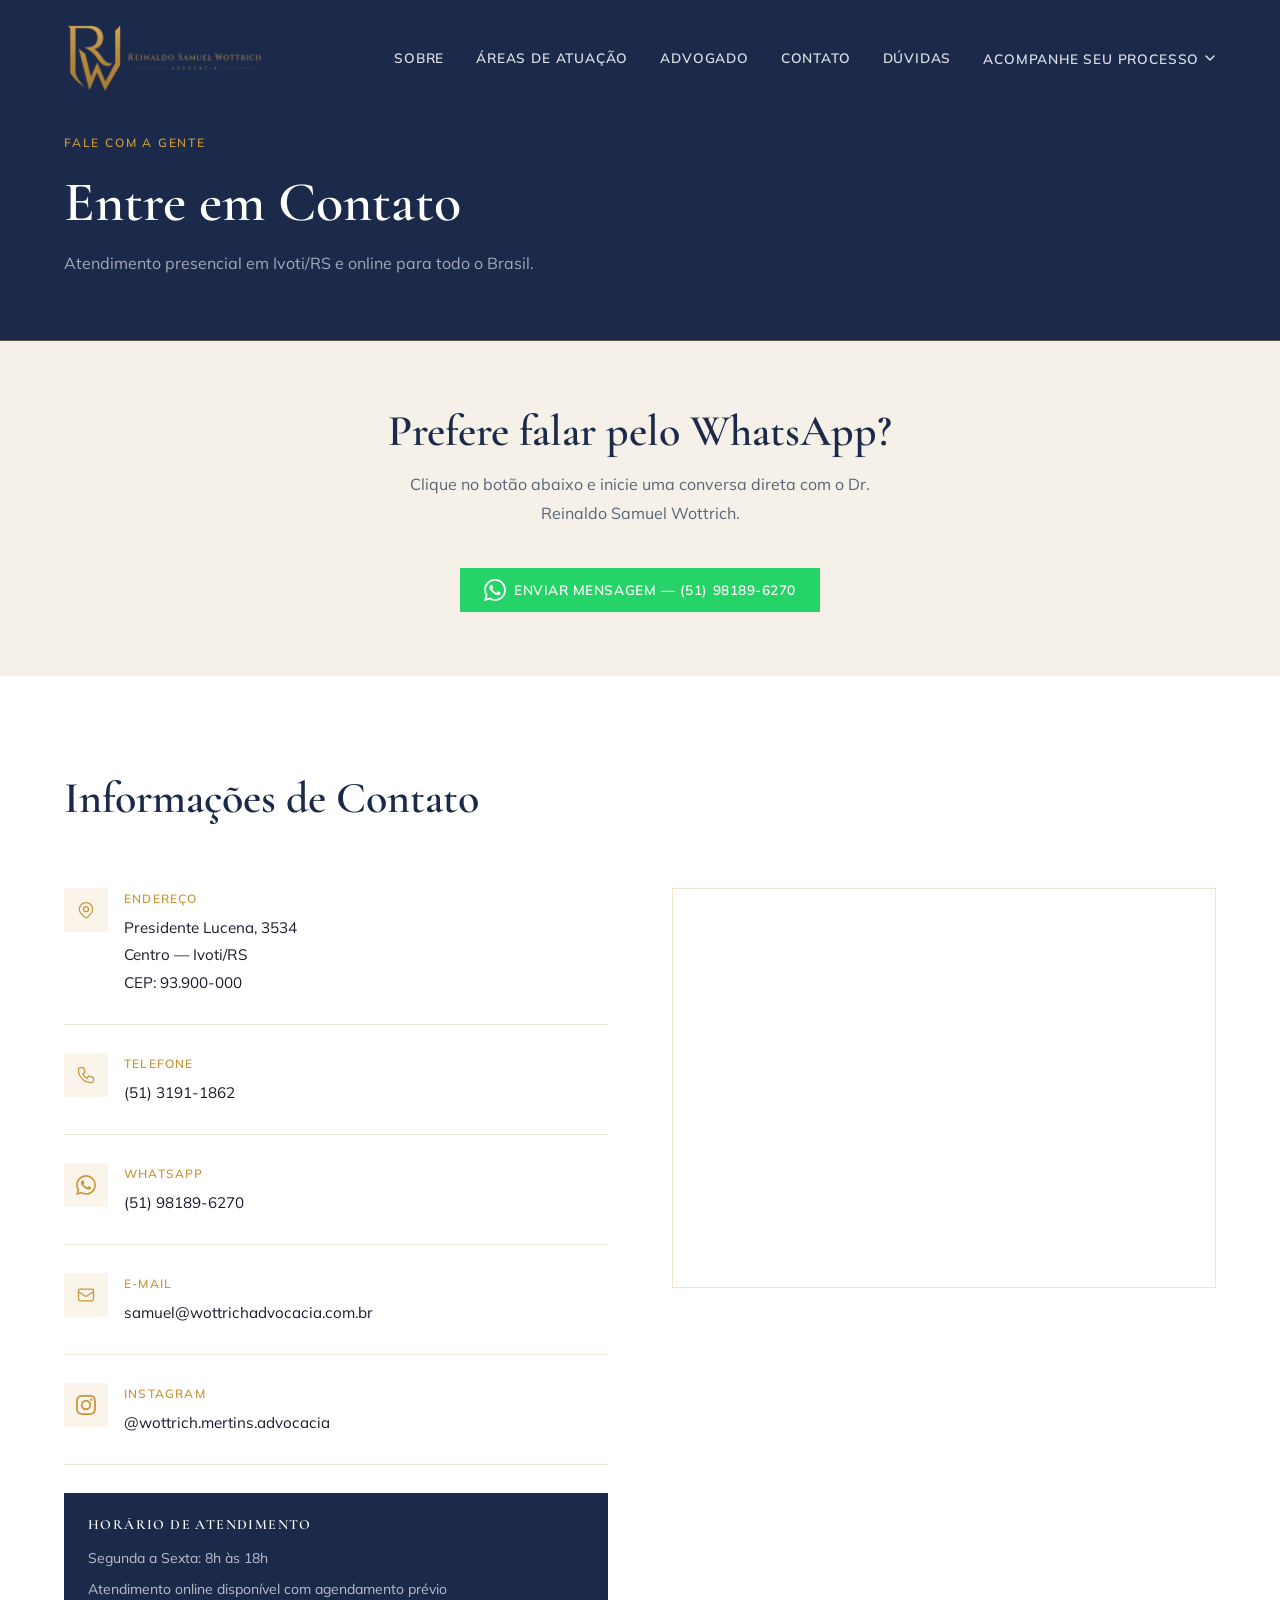
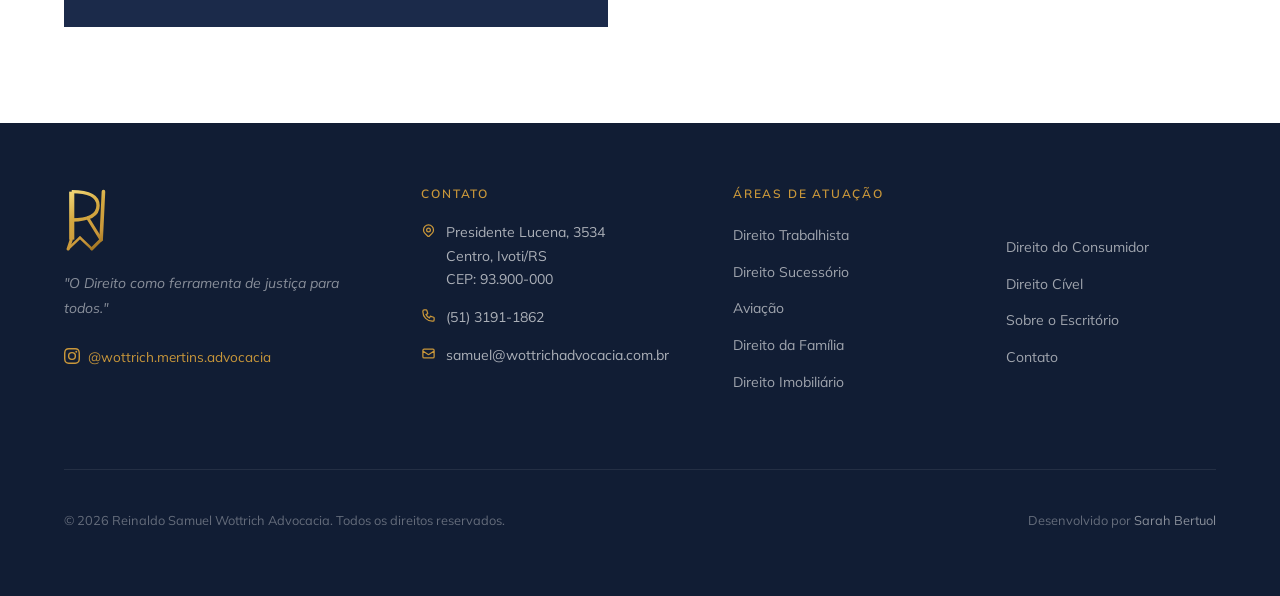
==== commit e0d00bab: "feat: ícone RW dourado no footer, sem texto Cria icon-rw.svg (traçados dourados sem fundo) e substit" ====
--- a/contato.html
+++ b/contato.html
@@ -253,10 +253,9 @@
       <div class="footer__grid">
 
         <div class="footer__brand">
-          <div class="footer__logo-text">
-            <span>RSW Advocacia</span>
-            <span>Reinaldo Samuel Wottrich</span>
-          </div>
+          <a href="/" aria-label="Reinaldo Samuel Wottrich Advocacia — página inicial">
+            <img src="/icon-rw.svg" alt="RSW" class="footer__icon" />
+          </a>
           <p class="footer__tagline">"O Direito como ferramenta de justiça para todos."</p>
           <div class="footer__social">
             <a href="https://www.instagram.com/wottrich.mertins.advocacia" target="_blank" rel="noopener noreferrer" aria-label="Instagram do escritório">
--- a/css/style.css
+++ b/css/style.css
@@ -606,6 +606,13 @@
 }
 
 .footer__brand { }
+
+.footer__icon {
+  height: 64px;
+  width: auto;
+  display: block;
+  margin-bottom: 1.25rem;
+}
 
 .footer__logo-text {
   display: flex;
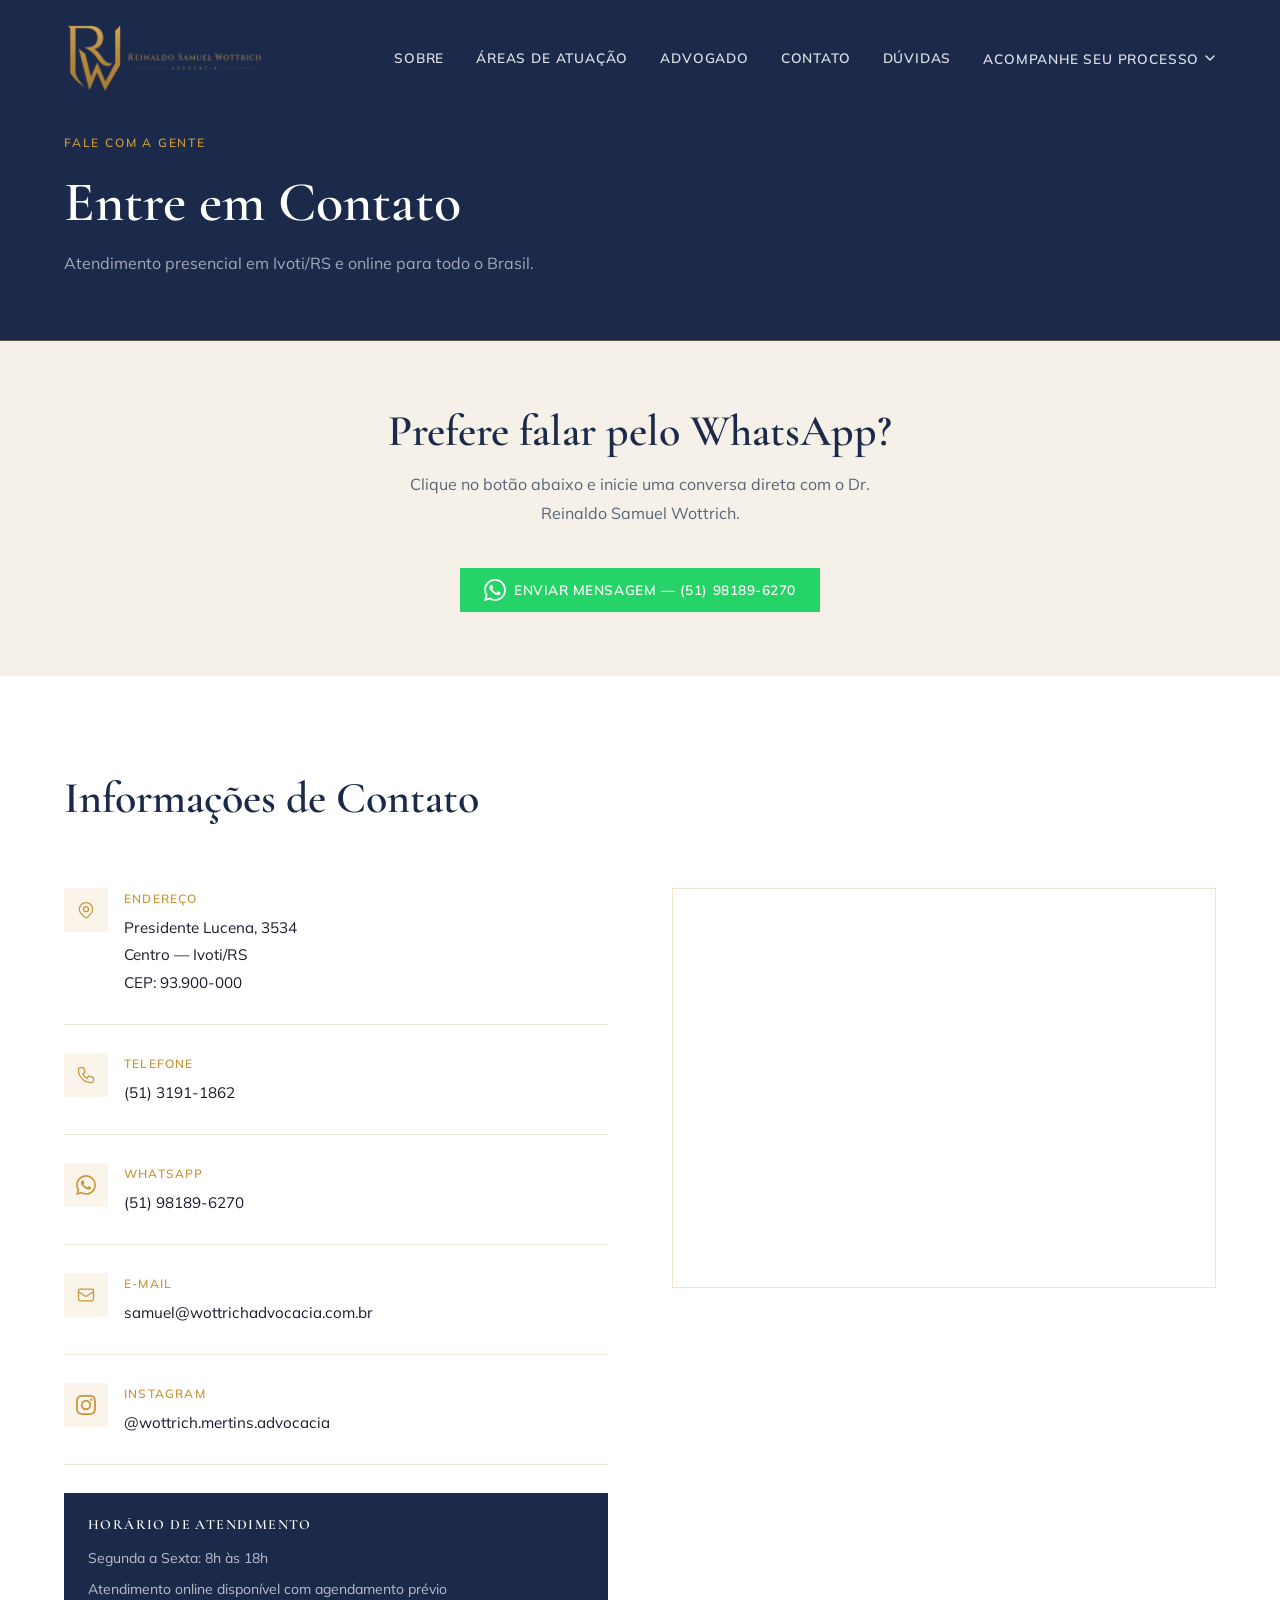
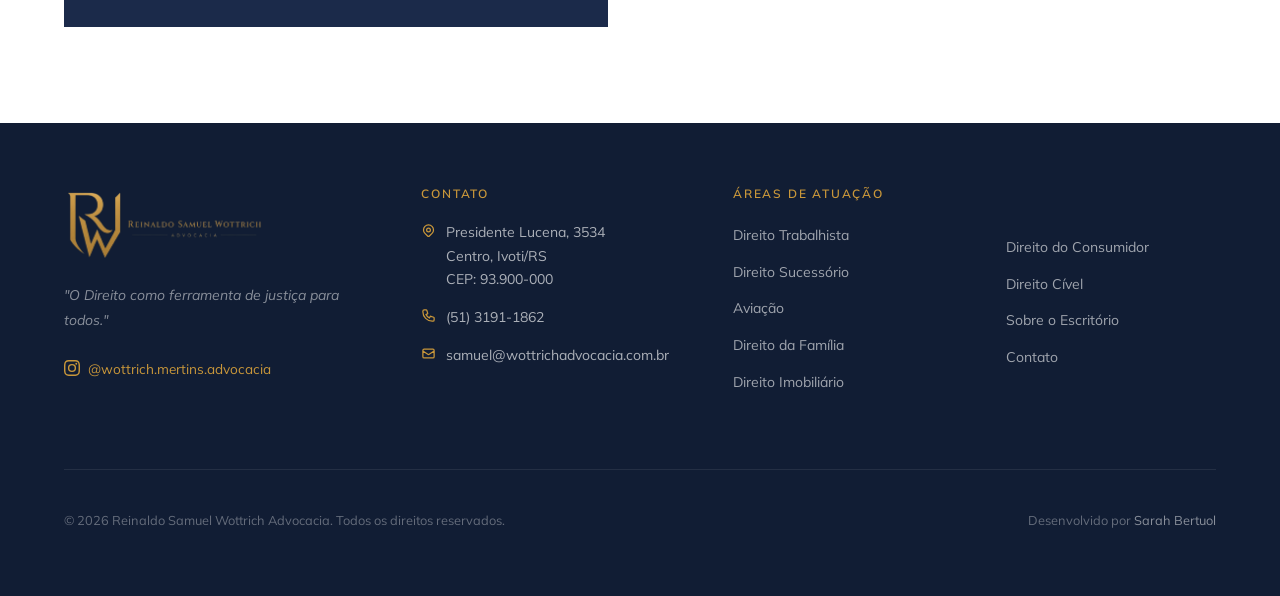
==== commit 1d760d44: "fix: usar logo horizontal completo no footer (igual ao navbar) https://claude.ai/code/session_01UAAT" ====
--- a/contato.html
+++ b/contato.html
@@ -254,7 +254,7 @@
 
         <div class="footer__brand">
           <a href="/" aria-label="Reinaldo Samuel Wottrich Advocacia — página inicial">
-            <img src="/icon-rw.svg" alt="RSW" class="footer__icon" />
+            <img src="/logo_wottrich_advocacia_-_horizontal.png" alt="Reinaldo Samuel Wottrich Advocacia" class="footer__icon" />
           </a>
           <p class="footer__tagline">"O Direito como ferramenta de justiça para todos."</p>
           <div class="footer__social">
--- a/css/style.css
+++ b/css/style.css
@@ -608,7 +608,7 @@
 .footer__brand { }
 
 .footer__icon {
-  height: 64px;
+  height: 76px;
   width: auto;
   display: block;
   margin-bottom: 1.25rem;
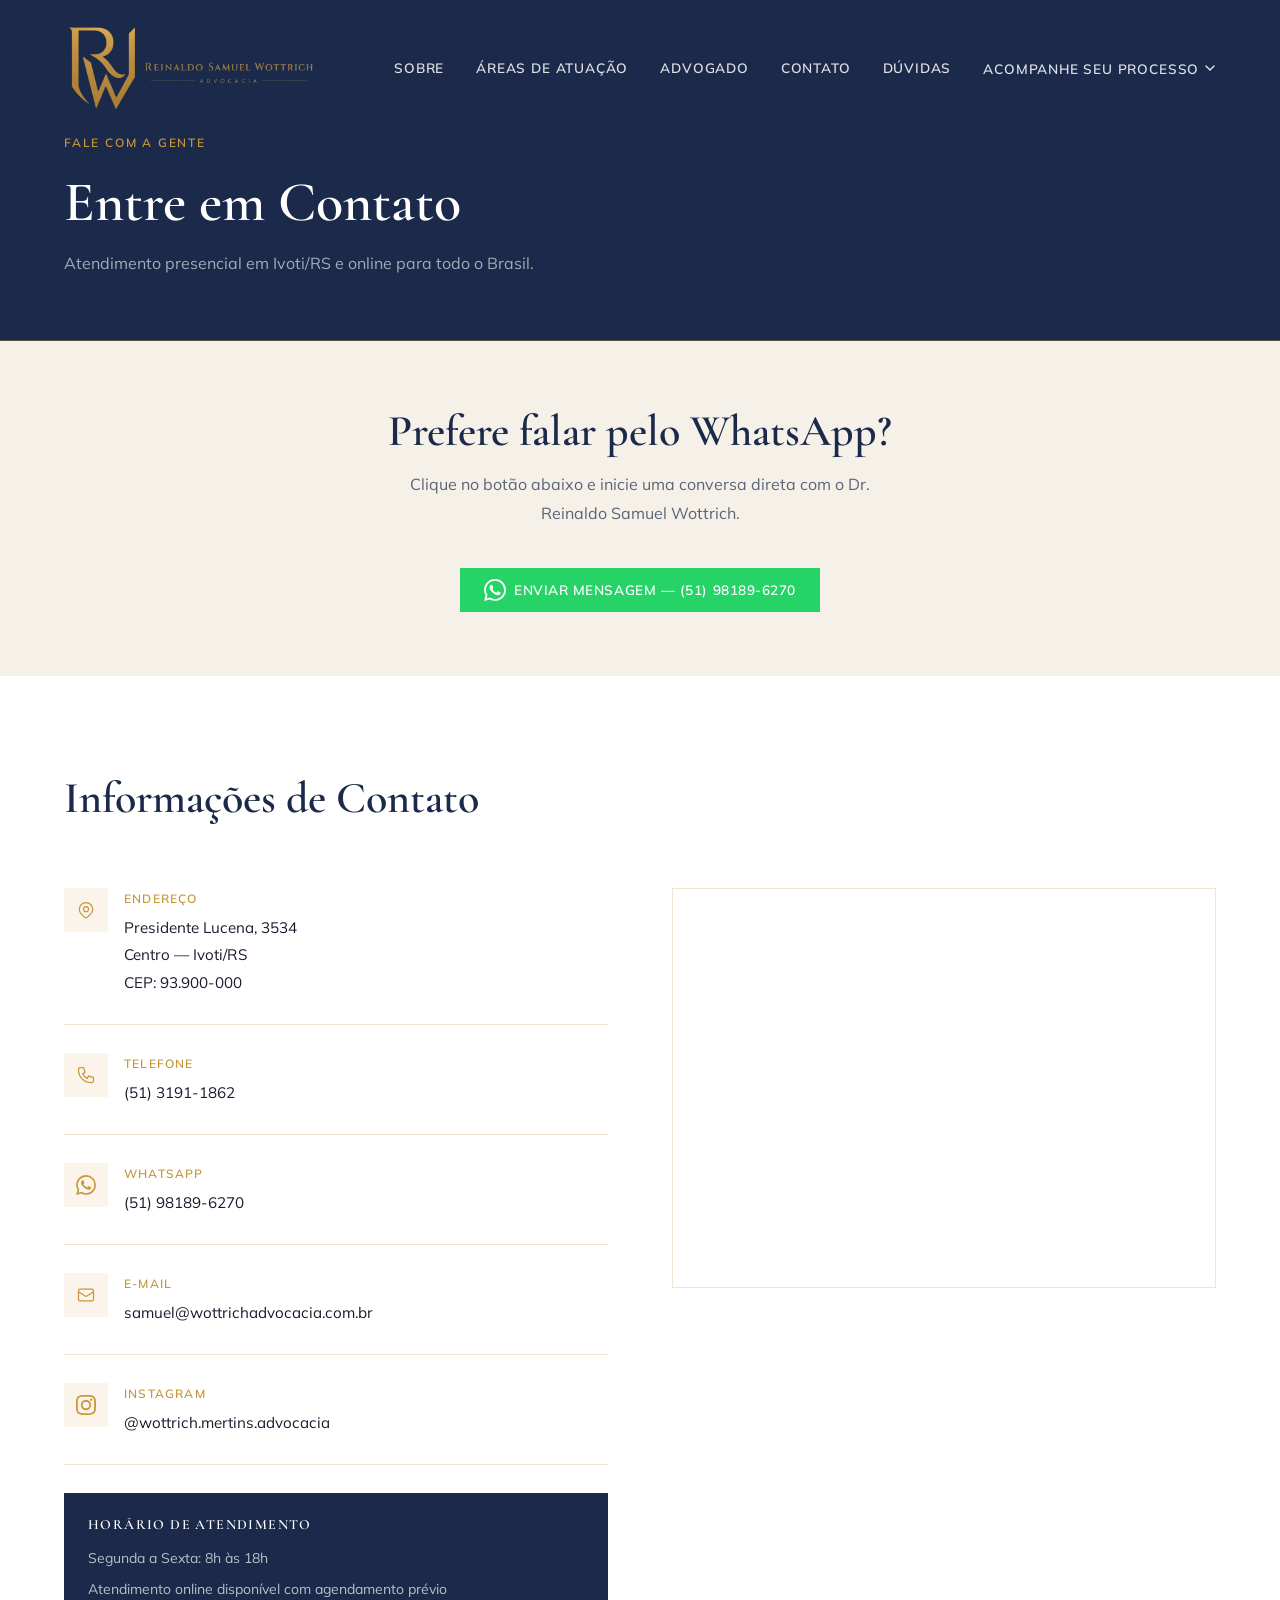
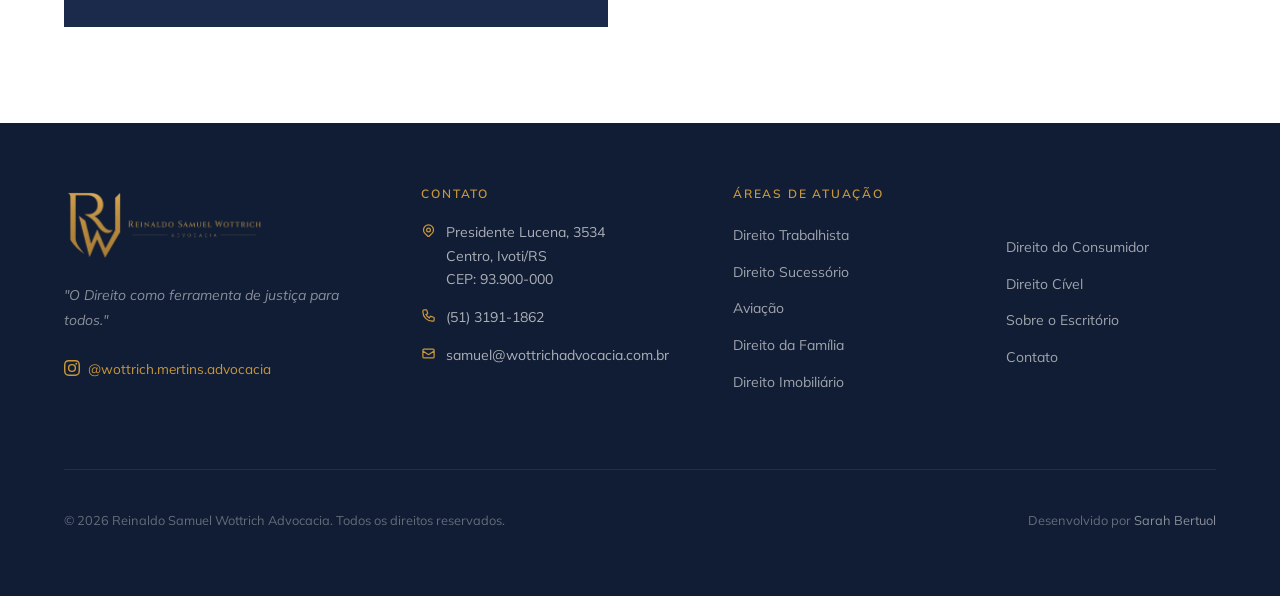
==== commit 3567d8f8: "fix: favicon extraído do logo real + logo navbar 96px - favicon.ico gerado a partir do recorte do íc" ====
--- a/contato.html
+++ b/contato.html
@@ -17,6 +17,7 @@
   <meta property="og:locale" content="pt_BR" />
 
   <!-- Favicon -->
+  <link rel="icon" href="/favicon.ico" sizes="any" />
   <link rel="icon" type="image/svg+xml" href="/favicon.svg" />
 
   <!-- Fonts -->
@@ -65,7 +66,7 @@
           <a href="/" class="navbar__logo" aria-label="Reinaldo Samuel Wottrich Advocacia — página inicial">
             <img src="/logo_wottrich_advocacia_-_horizontal.png"
               alt="Reinaldo Samuel Wottrich Advocacia"
-              style="height:76px;width:auto;display:block" />
+              style="height:96px;width:auto;display:block" />
           </a>
 
           <ul class="navbar__menu" id="main-menu" role="list">
--- a/css/style.css
+++ b/css/style.css
@@ -175,7 +175,7 @@
 }
 
 .navbar__logo img {
-  height: 76px;
+  height: 96px;
   width: auto;
   display: block;
 }
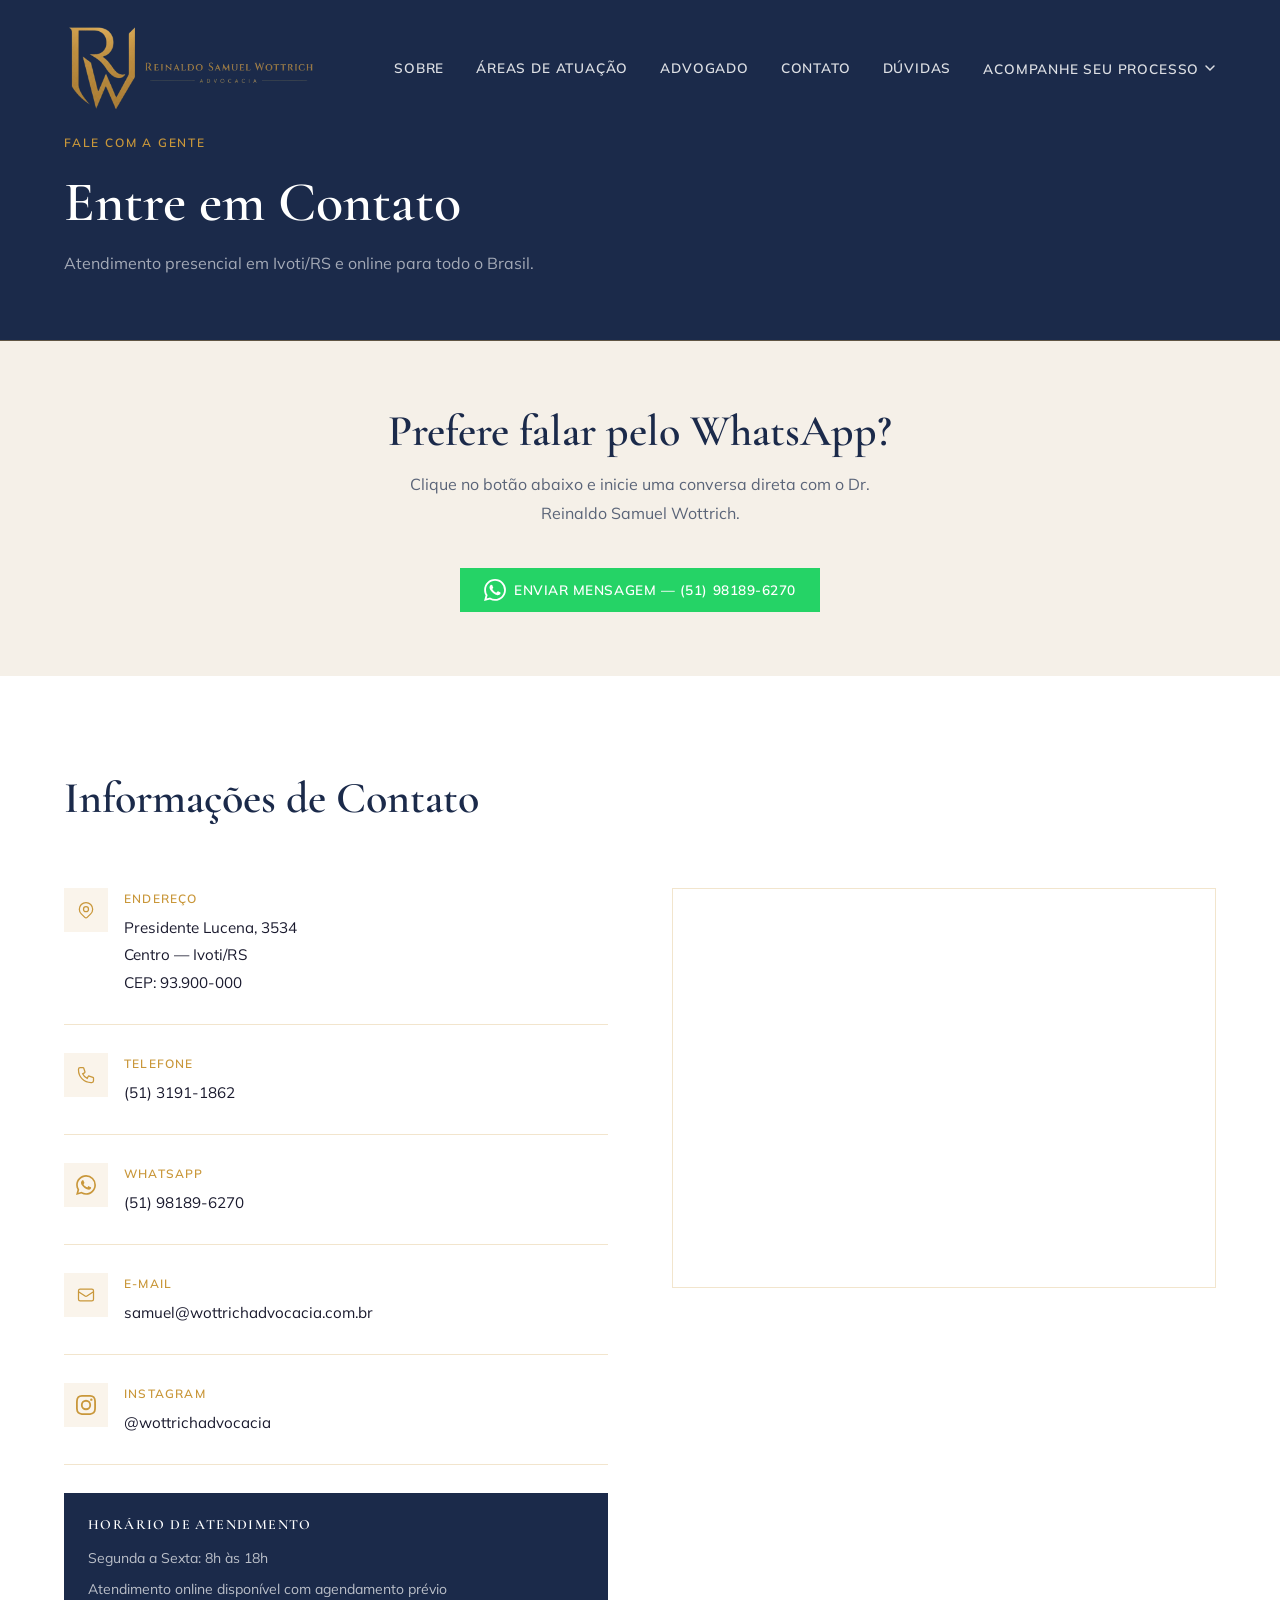
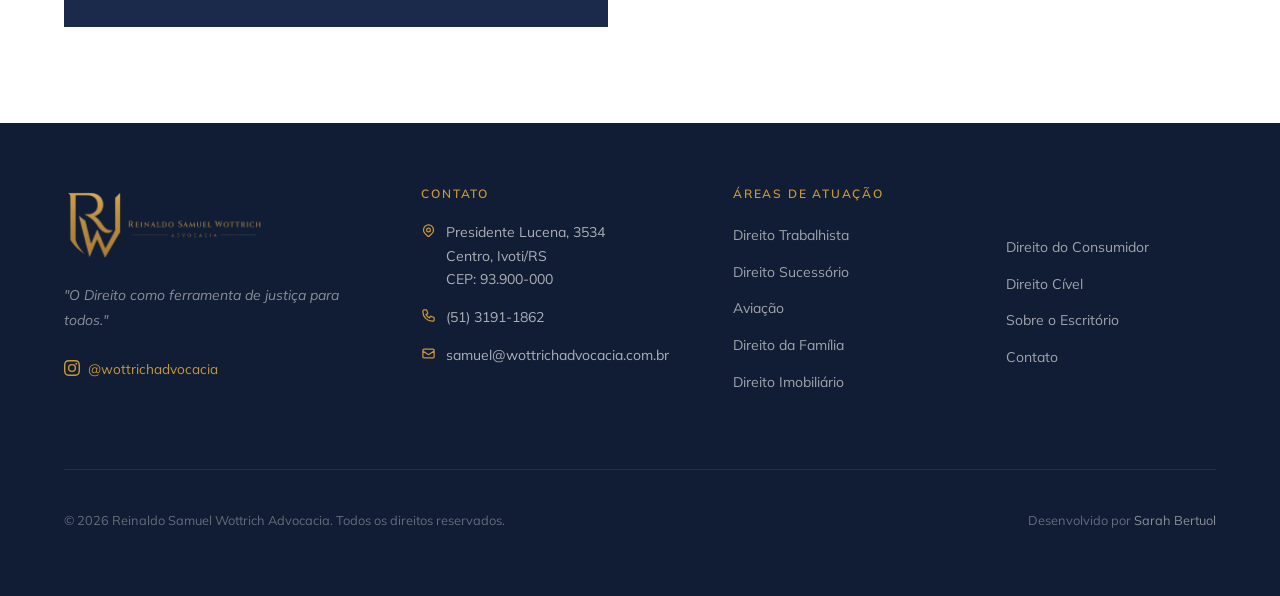
==== commit d30209cf: "fix: atualizar Instagram para @wottrichadvocacia em todos os arquivos Substitui URL e handle antigos" ====
--- a/contato.html
+++ b/contato.html
@@ -51,7 +51,7 @@
       "opens": "08:00",
       "closes": "18:00"
     },
-    "sameAs": ["https://www.instagram.com/wottrich.mertins.advocacia"]
+    "sameAs": ["https://www.instagram.com/wottrichadvocacia/"]
   }
   </script>
 </head>
@@ -215,9 +215,9 @@
               <div>
                 <p class="contato-info__label">Instagram</p>
                 <p class="contato-info__value">
-                  <a href="https://www.instagram.com/wottrich.mertins.advocacia"
+                  <a href="https://www.instagram.com/wottrichadvocacia/"
                      target="_blank" rel="noopener noreferrer">
-                    @wottrich.mertins.advocacia
+                    @wottrichadvocacia
                   </a>
                 </p>
               </div>
@@ -259,11 +259,11 @@
           </a>
           <p class="footer__tagline">"O Direito como ferramenta de justiça para todos."</p>
           <div class="footer__social">
-            <a href="https://www.instagram.com/wottrich.mertins.advocacia" target="_blank" rel="noopener noreferrer" aria-label="Instagram do escritório">
+            <a href="https://www.instagram.com/wottrichadvocacia/" target="_blank" rel="noopener noreferrer" aria-label="Instagram do escritório">
               <svg width="16" height="16" viewBox="0 0 24 24" fill="currentColor" aria-hidden="true">
                 <path d="M12 2.163c3.204 0 3.584.012 4.85.07 3.252.148 4.771 1.691 4.919 4.919.058 1.265.069 1.645.069 4.849 0 3.205-.012 3.584-.069 4.849-.149 3.225-1.664 4.771-4.919 4.919-1.266.058-1.644.07-4.85.07-3.204 0-3.584-.012-4.849-.07-3.26-.149-4.771-1.699-4.919-4.92-.058-1.265-.07-1.644-.07-4.849 0-3.204.013-3.583.07-4.849.149-3.227 1.664-4.771 4.919-4.919 1.266-.057 1.645-.069 4.849-.069zM12 0C8.741 0 8.333.014 7.053.072 2.695.272.273 2.69.073 7.052.014 8.333 0 8.741 0 12c0 3.259.014 3.668.072 4.948.2 4.358 2.618 6.78 6.98 6.98C8.333 23.986 8.741 24 12 24c3.259 0 3.668-.014 4.948-.072 4.354-.2 6.782-2.618 6.979-6.98.059-1.28.073-1.689.073-4.948 0-3.259-.014-3.667-.072-4.947-.196-4.354-2.617-6.78-6.979-6.98C15.668.014 15.259 0 12 0zm0 5.838a6.162 6.162 0 100 12.324 6.162 6.162 0 000-12.324zM12 16a4 4 0 110-8 4 4 0 010 8zm6.406-11.845a1.44 1.44 0 100 2.881 1.44 1.44 0 000-2.881z"/>
               </svg>
-              @wottrich.mertins.advocacia
+              @wottrichadvocacia
             </a>
           </div>
         </div>
--- a/css/style.css
+++ b/css/style.css
@@ -953,7 +953,8 @@
 /* ===== RESPONSIVE ===== */
 @media (max-width: 1024px) {
   .areas__grid { grid-template-columns: repeat(2, 1fr); }
-  .areas__grid .area-card { grid-column: span 1; }
+  .areas__grid .area-card:nth-child(-n+3),
+  .areas__grid .area-card:nth-child(n+4) { grid-column: span 1; }
   .footer__grid { grid-template-columns: 1fr 1fr; gap: var(--space-lg); }
   .valores__grid { grid-template-columns: repeat(2, 1fr); }
   .advogado__card { grid-template-columns: 280px 1fr; }
@@ -1011,6 +1012,8 @@
   .navbar__hamburger { display: flex; z-index: 1001; }
 
   .areas__grid { grid-template-columns: 1fr; }
+  .areas__grid .area-card:nth-child(-n+3),
+  .areas__grid .area-card:nth-child(n+4) { grid-column: span 1; }
 
   .advogado__card { grid-template-columns: 1fr; }
   .advogado__photo { min-height: 280px; }
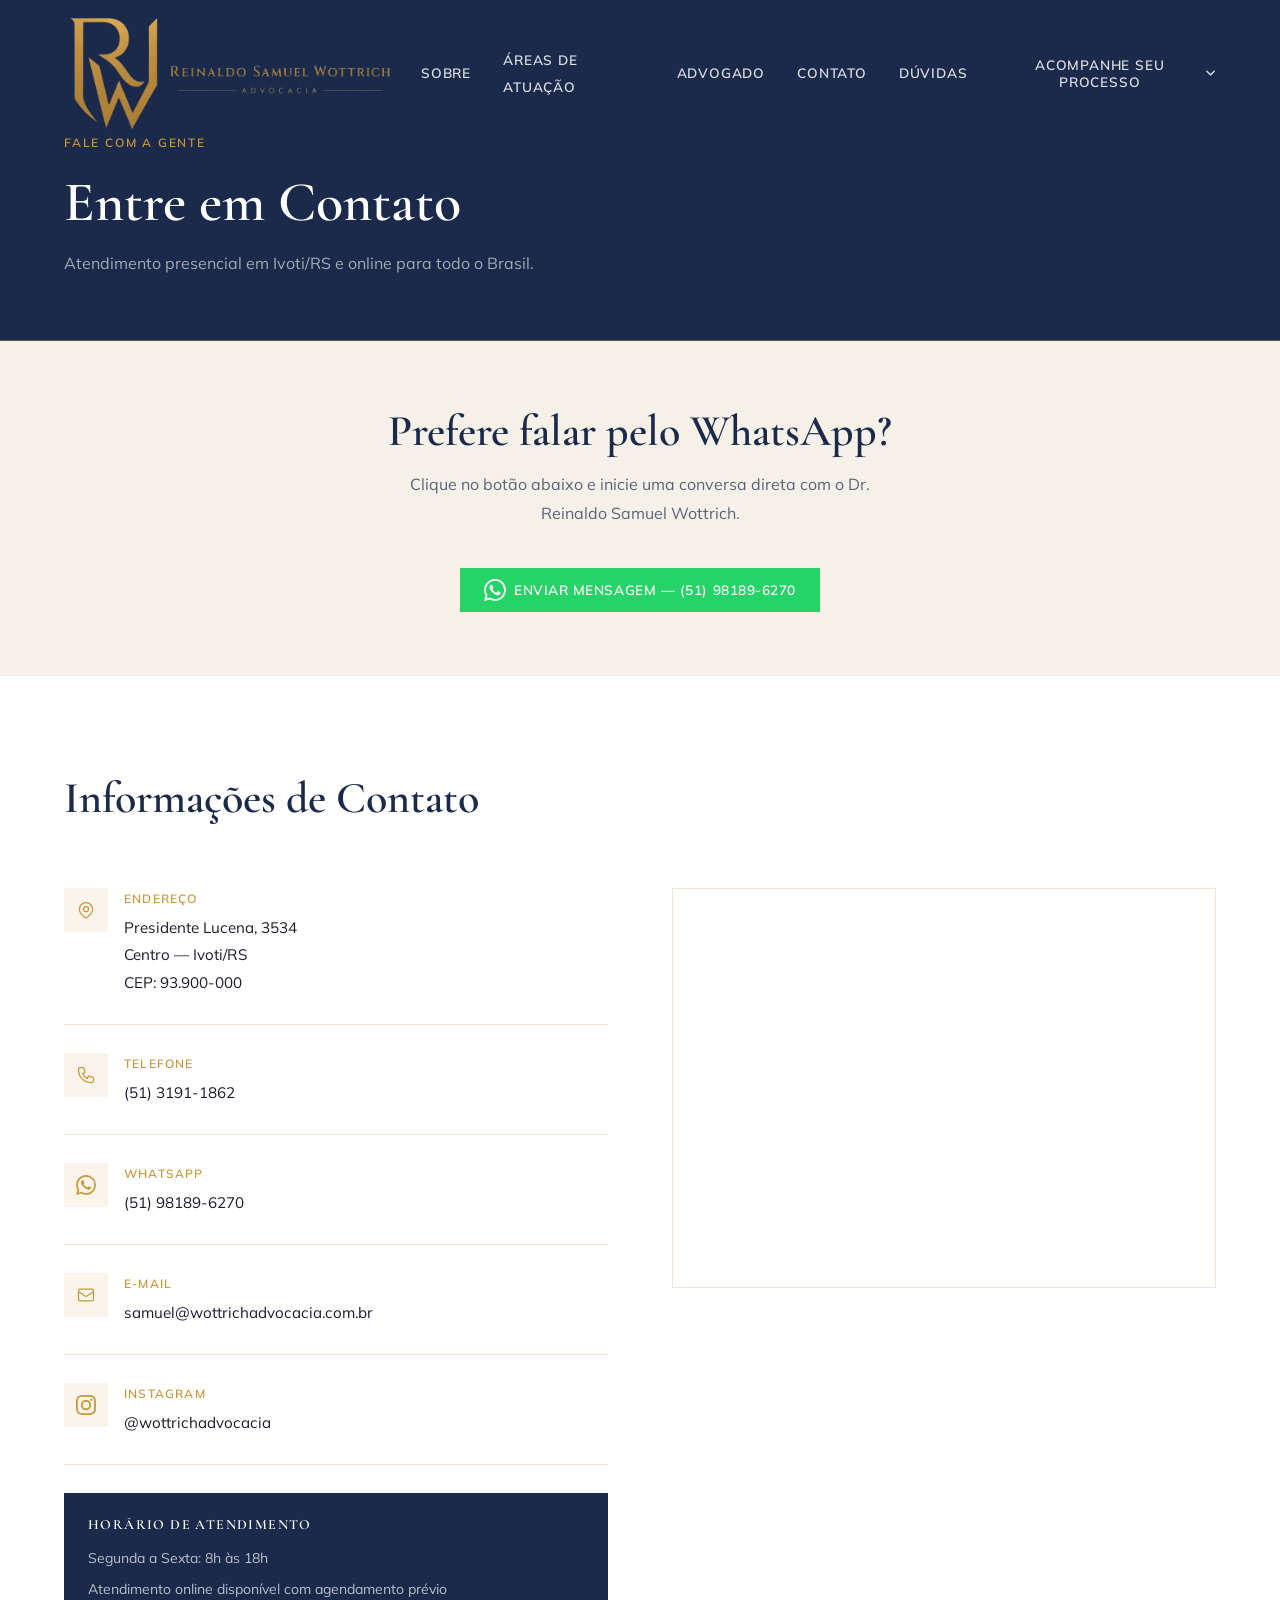
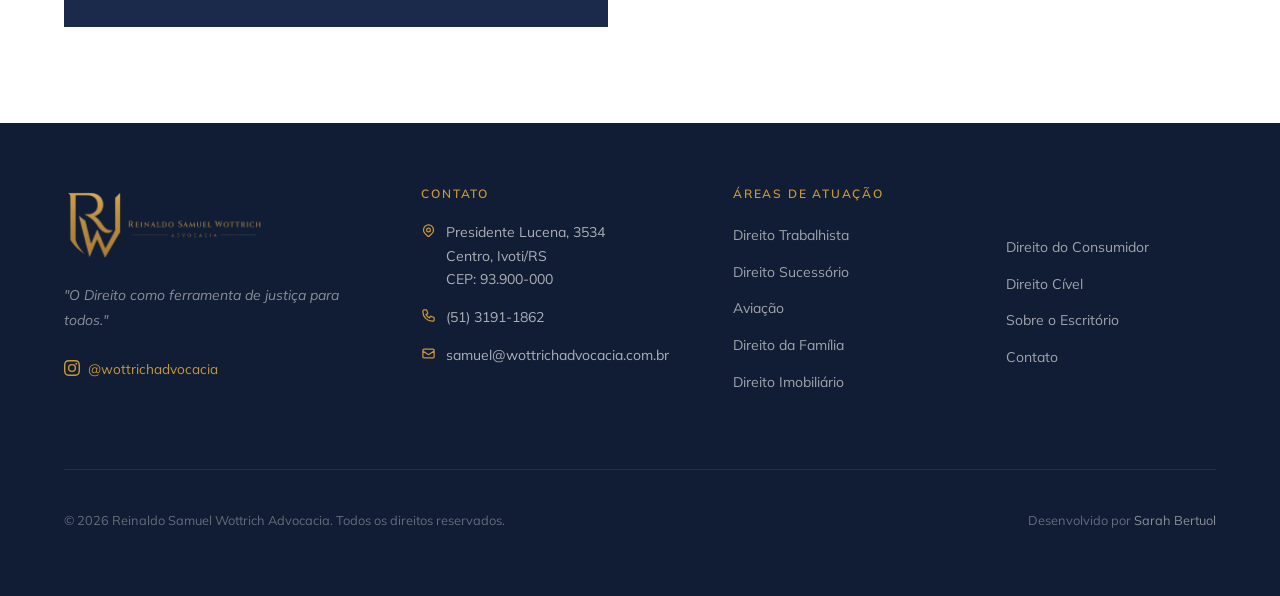
==== commit dc93f673: "fix: logo navbar 130px + padding reduzido para melhor legibilidade do texto https://claude.ai/code/s" ====
--- a/contato.html
+++ b/contato.html
@@ -66,7 +66,7 @@
           <a href="/" class="navbar__logo" aria-label="Reinaldo Samuel Wottrich Advocacia — página inicial">
             <img src="/logo_wottrich_advocacia_-_horizontal.png"
               alt="Reinaldo Samuel Wottrich Advocacia"
-              style="height:96px;width:auto;display:block" />
+              style="height:130px;width:auto;display:block" />
           </a>
 
           <ul class="navbar__menu" id="main-menu" role="list">
--- a/css/style.css
+++ b/css/style.css
@@ -154,7 +154,7 @@
   right: 0;
   z-index: 1000;
   transition: background-color var(--transition), box-shadow var(--transition);
-  padding-block: 1.25rem;
+  padding-block: 0.5rem;
 }
 
 .navbar.scrolled {
@@ -175,7 +175,7 @@
 }
 
 .navbar__logo img {
-  height: 96px;
+  height: 130px;
   width: auto;
   display: block;
 }
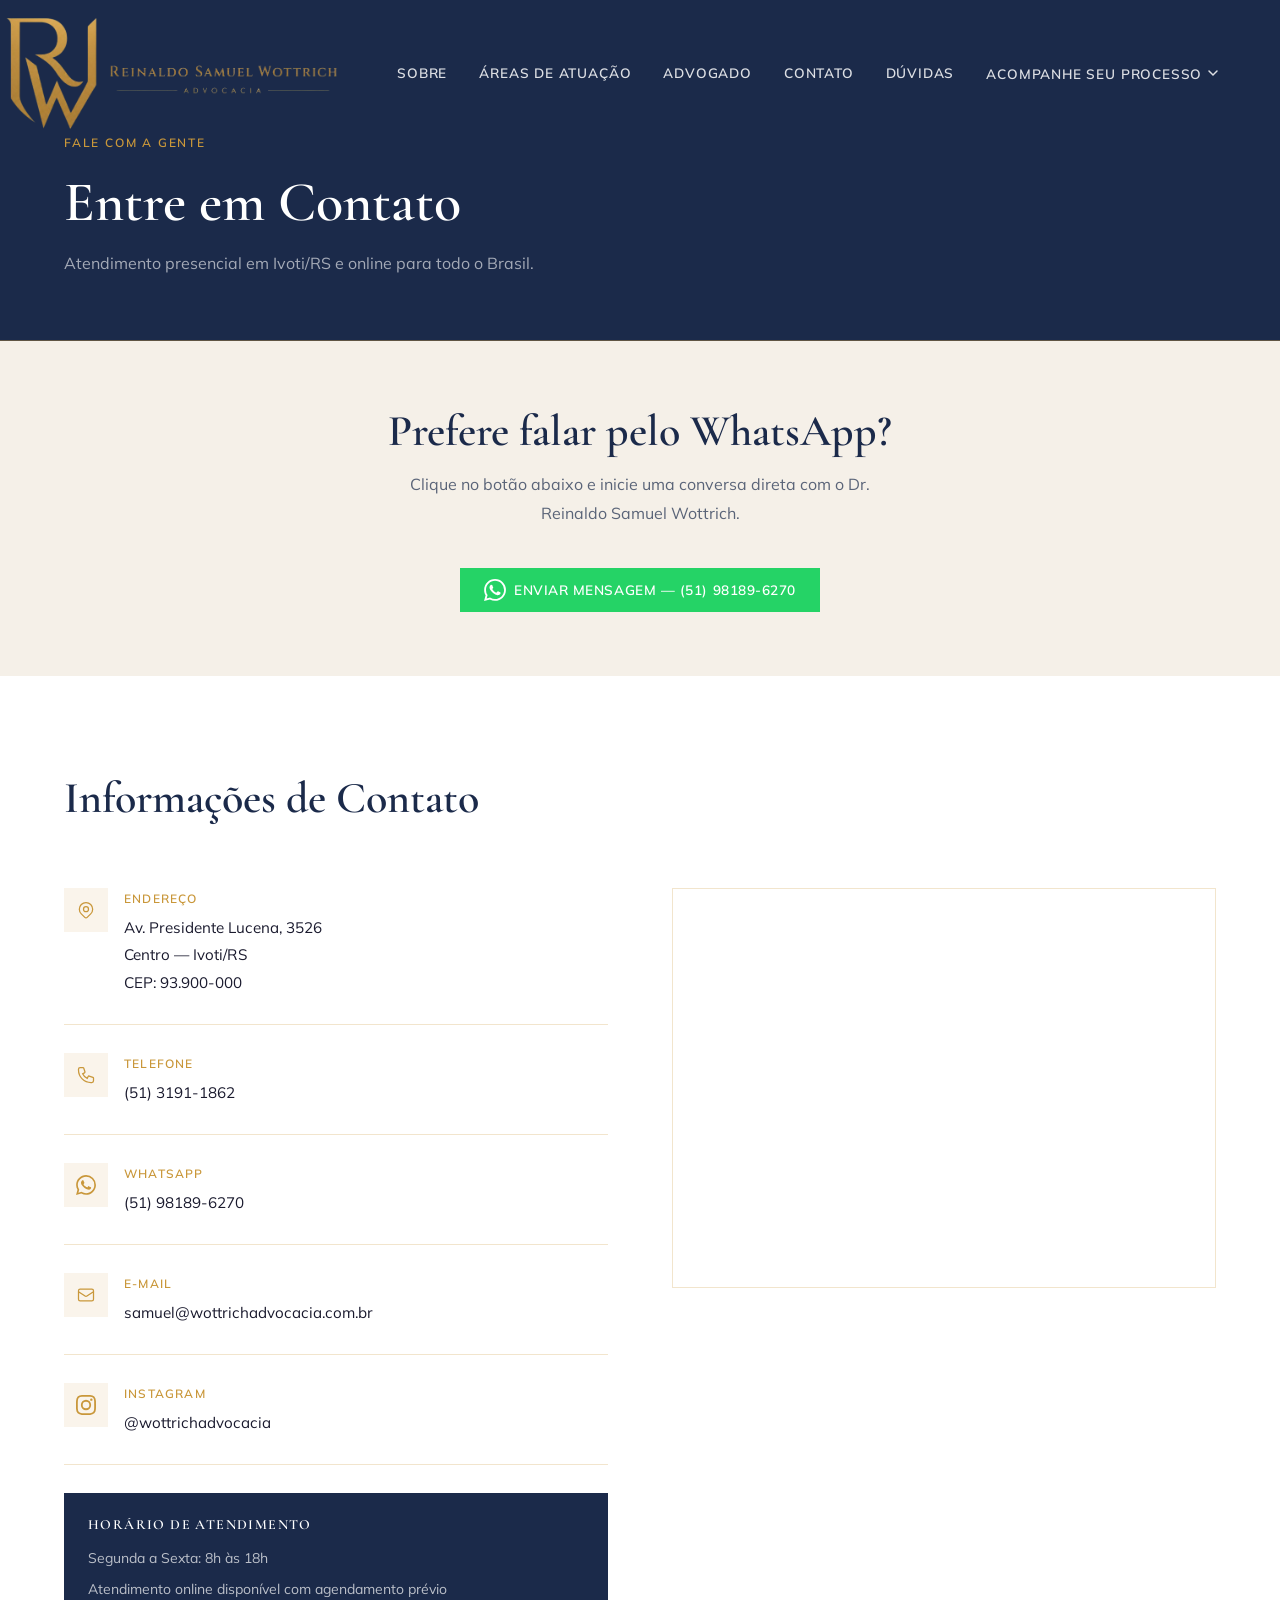
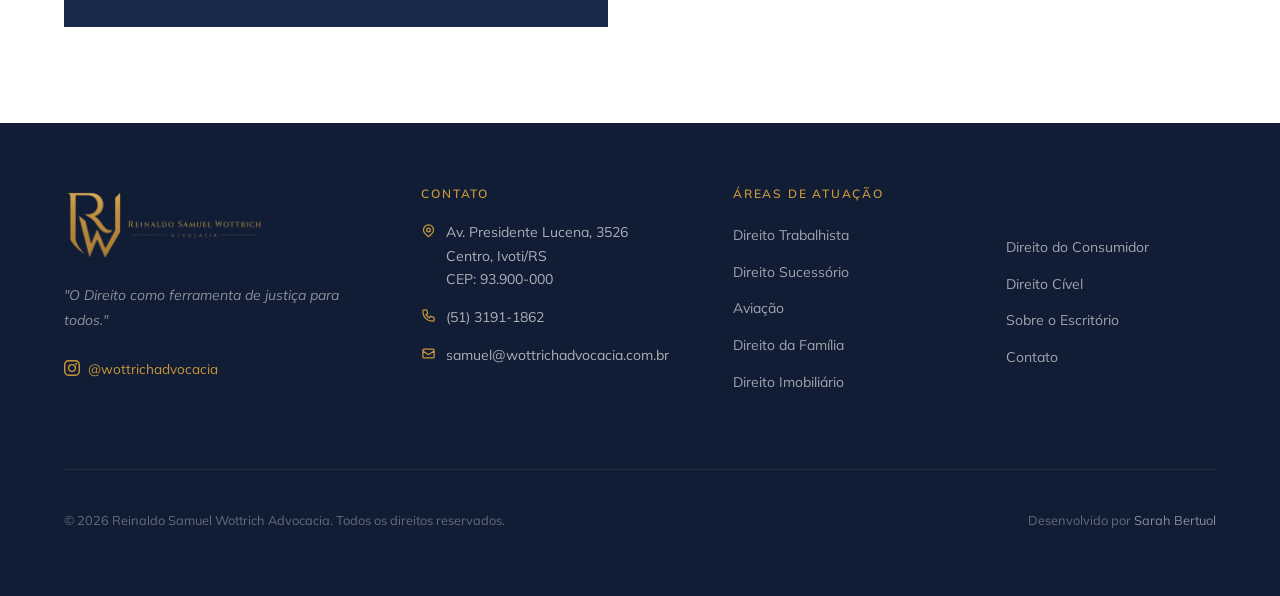
==== commit 7bd8cf90: "Update address to Av. Presidente Lucena 3526 with Google Maps link" ====
--- a/contato.html
+++ b/contato.html
@@ -39,7 +39,7 @@
     "email": "samuel@wottrichadvocacia.com.br",
     "address": {
       "@type": "PostalAddress",
-      "streetAddress": "Presidente Lucena, 3534",
+      "streetAddress": "Avenida Presidente Lucena, 3526",
       "addressLocality": "Ivoti",
       "addressRegion": "RS",
       "postalCode": "93900-000",
@@ -154,9 +154,9 @@
               <div>
                 <p class="contato-info__label">Endereço</p>
                 <p class="contato-info__value">
-                  Presidente Lucena, 3534<br>
+                  <a href="https://www.google.com/maps/search/?api=1&query=Av.+Presidente+Lucena%2C+3526%2C+Centro%2C+Ivoti%2C+RS" target="_blank" rel="noopener noreferrer">Av. Presidente Lucena, 3526<br>
                   Centro — Ivoti/RS<br>
-                  CEP: 93.900-000
+                  CEP: 93.900-000</a>
                 </p>
               </div>
             </div>
@@ -234,7 +234,7 @@
           <!-- Mapa -->
           <div class="contato-map fade-in">
             <iframe
-              src="https://maps.google.com/maps?q=Presidente+Lucena+3534+Ivoti+RS&output=embed"
+              src="https://maps.google.com/maps?q=Avenida+Presidente+Lucena+3526+Centro+Ivoti+RS&output=embed"
               title="Localização do escritório Wottrich Advocacia em Ivoti/RS"
               loading="lazy"
               allowfullscreen
@@ -273,7 +273,7 @@
           <ul class="footer__contacts">
             <li>
               <svg viewBox="0 0 24 24" fill="none" stroke="currentColor" stroke-width="2" aria-hidden="true"><path d="M17.657 16.657L13.414 20.9a1.998 1.998 0 01-2.827 0l-4.244-4.243a8 8 0 1111.314 0z"/><path d="M15 11a3 3 0 11-6 0 3 3 0 016 0z"/></svg>
-              <span>Presidente Lucena, 3534<br>Centro, Ivoti/RS<br>CEP: 93.900-000</span>
+              <a href="https://www.google.com/maps/search/?api=1&query=Av.+Presidente+Lucena%2C+3526%2C+Centro%2C+Ivoti%2C+RS" target="_blank" rel="noopener noreferrer">Av. Presidente Lucena, 3526<br>Centro, Ivoti/RS<br>CEP: 93.900-000</a>
             </li>
             <li>
               <svg viewBox="0 0 24 24" fill="none" stroke="currentColor" stroke-width="2" aria-hidden="true"><path d="M3 5a2 2 0 012-2h3.28a1 1 0 01.948.684l1.498 4.493a1 1 0 01-.502 1.21l-2.257 1.13a11.042 11.042 0 005.516 5.516l1.13-2.257a1 1 0 011.21-.502l4.493 1.498a1 1 0 01.684.949V19a2 2 0 01-2 2h-1C9.716 21 3 14.284 3 6V5z"/></svg>
--- a/css/style.css
+++ b/css/style.css
@@ -180,10 +180,19 @@
   display: block;
 }
 
+.navbar .container {
+  max-width: 100%;
+  margin-left: 0;
+  padding-left: 0;
+  padding-right: 2rem;
+}
+
 .navbar__menu {
   display: flex;
   align-items: center;
   gap: 2rem;
+  flex: 1;
+  justify-content: center;
 }
 
 .navbar__link {
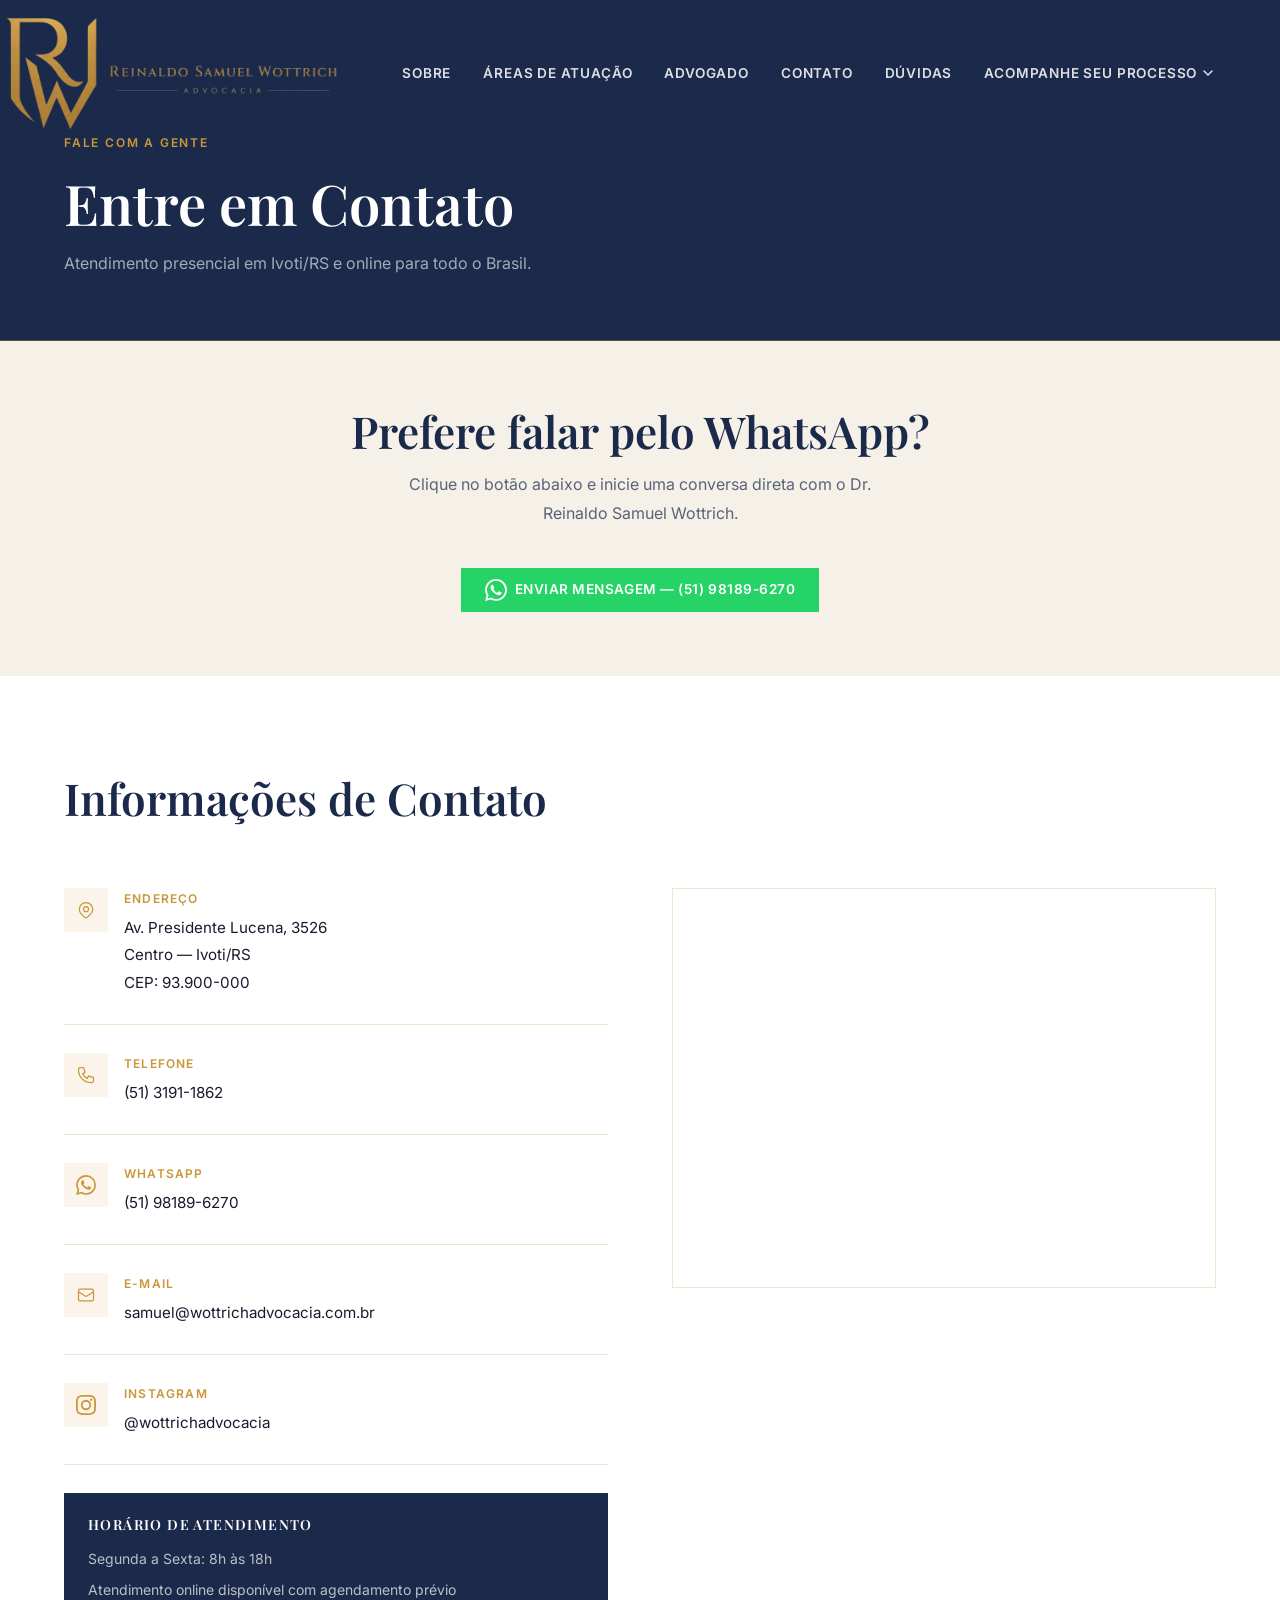
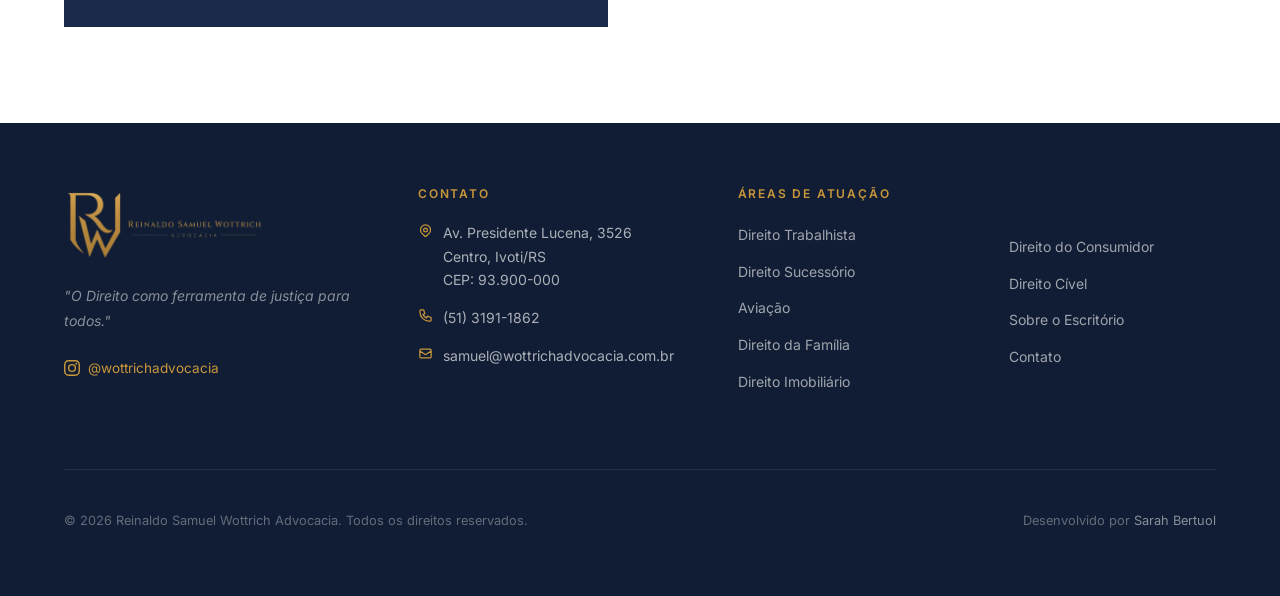
==== commit cdc3a529: "Replace fonts with Playfair Display + Inter (matching RUMOSEG)" ====
--- a/contato.html
+++ b/contato.html
@@ -23,7 +23,7 @@
   <!-- Fonts -->
   <link rel="preconnect" href="https://fonts.googleapis.com" />
   <link rel="preconnect" href="https://fonts.gstatic.com" crossorigin />
-  <link href="https://fonts.googleapis.com/css2?family=Cormorant+Garamond:wght@400;600&family=Mulish:wght@300;400;600&display=swap" rel="stylesheet" />
+  <link href="https://fonts.googleapis.com/css2?family=Playfair+Display:ital,wght@0,400;0,600;0,700;1,400&family=Inter:wght@300;400;500;600&display=swap" rel="stylesheet" />
 
   <!-- CSS -->
   <link rel="stylesheet" href="/css/style.css" />
--- a/css/style.css
+++ b/css/style.css
@@ -10,8 +10,8 @@
   --text-muted: #5a6478;
   --border-light: rgba(201, 151, 58, 0.25);
 
-  --font-heading: 'Cormorant Garamond', Georgia, serif;
-  --font-body: 'Mulish', system-ui, sans-serif;
+  --font-heading: 'Playfair Display', Georgia, serif;
+  --font-body: 'Inter', system-ui, sans-serif;
 
   --space-xs: 0.5rem;
   --space-sm: 1rem;
